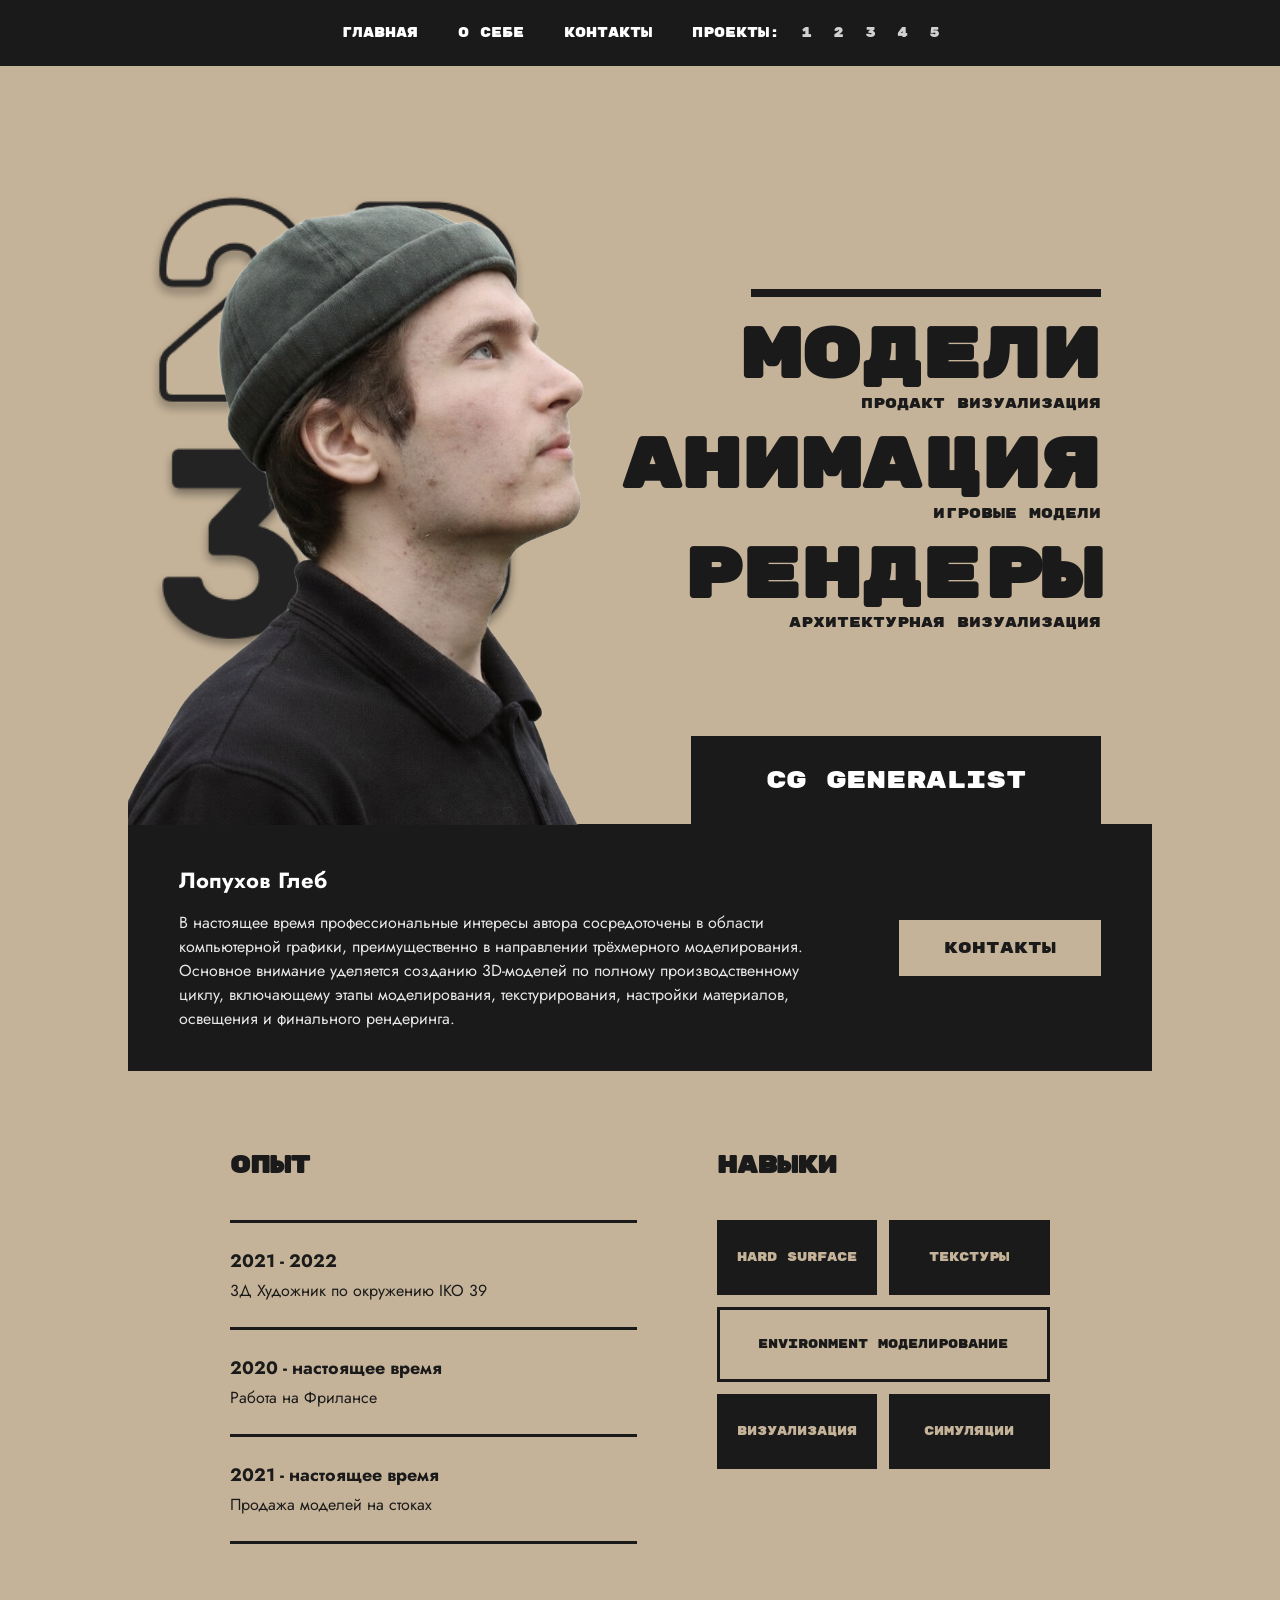
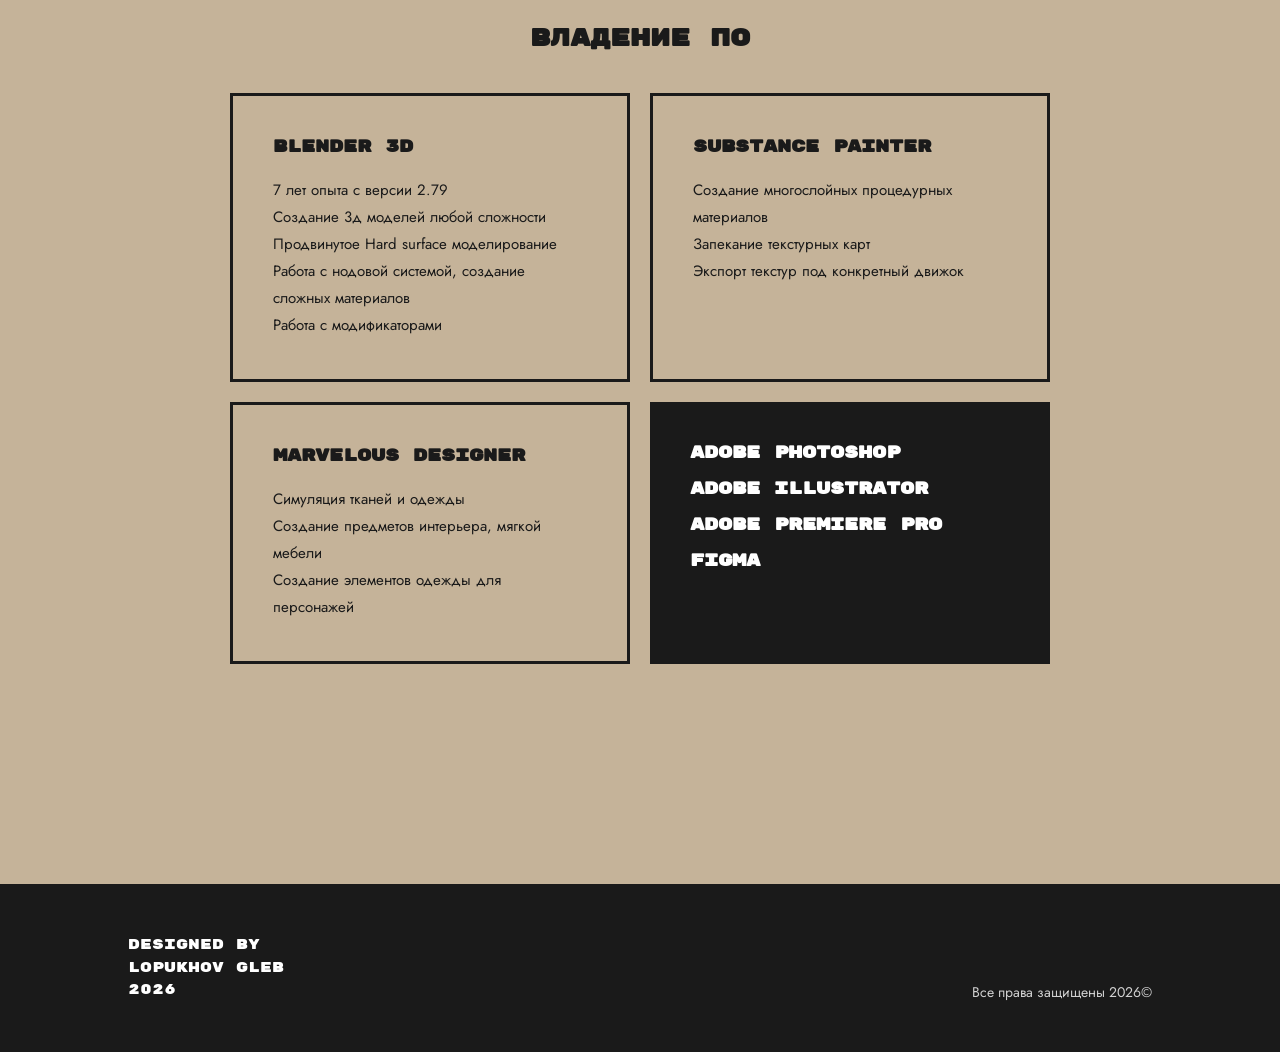
==== About.html @ 30bd1d00 "site" ====
<!DOCTYPE html>
<html lang="ru">
<head>
    <meta charset="UTF-8">
    <meta name="viewport" content="width=device-width, initial-scale=1.0">
    <title>Lopukhov Gleb | О себе</title>
    <link href="https://fonts.googleapis.com/css2?family=Jost:wght@300;400;700&family=Rubik+Mono+One&display=swap" rel="stylesheet">
    <link rel="stylesheet" href="style.css">
</head>
<body>

    <header>
        <nav>
            <a href="Index.html">ГЛАВНАЯ</a>
            <a href="About.html" class="active">О СЕБЕ</a>
            <a href="Contact.html">КОНТАКТЫ</a>
            <div class="projects-nav">
                ПРОЕКТЫ: <a href="Project.html">1</a> <a href="#">2</a> <a href="#">3</a> <a href="#">4</a> <a href="#">5</a>
            </div>
        </nav>
    </header>

    <main>
        <section class="hero-section">
            <div class="hero-container">
                <div class="hero-visual">
                    <img src="3d.png" alt="3D" class="bg-3d">
                    <img src="1.png" alt="Gleb" class="main-photo">
                </div>

                <div class="hero-text-block">
                    <div class="top-accent-line"></div>
                    <div class="massive-titles">
                        <div class="title-group">
                            <h2>МОДЕЛИ</h2>
                            <p>ПРОДАКТ ВИЗУАЛИЗАЦИЯ</p>
                        </div>
                        <div class="title-group">
                            <h2>АНИМАЦИЯ</h2>
                            <p>ИГРОВЫЕ МОДЕЛИ</p>
                        </div>
                        <div class="title-group">
                            <h2>РЕНДЕРЫ</h2>
                            <p>АРХИТЕКТУРНАЯ ВИЗУАЛИЗАЦИЯ</p>
                        </div>
                    </div>
                    <div class="cg-badge">CG GENERALIST</div>
                </div>
            </div>
        </section>

        <section class="bio-strip">
            <div class="bio-content">
                <div class="bio-left">
                    <h3>Лопухов Глеб</h3>
                    <p>В настоящее время профессиональные интересы автора сосредоточены в области компьютерной графики, преимущественно в направлении трёхмерного моделирования. Основное внимание уделяется созданию 3D-моделей по полному производственному циклу, включающему этапы моделирования, текстурирования, настройки материалов, освещения и финального рендеринга.</p>
                </div>
                <a href="Contact.html" class="contacts-link-btn">КОНТАКТЫ</a>
            </div>
        </section>

        <section class="details-section">
            <div class="details-grid">
                <div class="details-col">
                    <h2 class="rubik-title">ОПЫТ</h2>
                    <div class="experience-list">
                        <div class="exp-row">
                            <strong>2021 - 2022</strong>
                            <p>3Д Художник по окружению IKO 39</p>
                        </div>
                        <div class="exp-row">
                            <strong>2020 - настоящее время</strong>
                            <p>Работа на Фрилансе</p>
                        </div>
                        <div class="exp-row">
                            <strong>2021 - настоящее время</strong>
                            <p>Продажа моделей на стоках</p>
                        </div>
                    </div>
                </div>

                <div class="details-col">
                    <h2 class="rubik-title">НАВЫКИ</h2>
                    <div class="skills-block">
                        <div class="skill-item dark">HARD SURFACE</div>
                        <div class="skill-item dark">ТЕКСТУРЫ</div>
                        <div class="skill-item light wide">ENVIRONMENT МОДЕЛИРОВАНИЕ</div>
                        <div class="skill-item dark">ВИЗУАЛИЗАЦИЯ</div>
                        <div class="skill-item dark">СИМУЛЯЦИИ</div>
                    </div>
                </div>
            </div>

            <h2 class="rubik-title sw-title">ВЛАДЕНИЕ ПО</h2>
            <div class="software-grid">
                <div class="sw-box border">
                    <h4>BLENDER 3D</h4>
                    <ul>
                        <li>7 лет опыта с версии 2.79</li>
                        <li>Создание 3д моделей любой сложности</li>
                        <li>Продвинутое Hard surface моделирование</li>
                        <li>Работа с нодовой системой, создание сложных материалов</li>
                        <li>Работа с модификаторами</li>
                    </ul>
                </div>
                <div class="sw-box border">
                    <h4>SUBSTANCE PAINTER</h4>
                    <ul>
                        <li>Создание многослойных процедурных материалов</li>
                        <li>Запекание текстурных карт</li>
                        <li>Экспорт текстур под конкретный движок</li>
                    </ul>
                </div>
                <div class="sw-box border">
                    <h4>MARVELOUS DESIGNER</h4>
                    <ul>
                        <li>Симуляция тканей и одежды</li>
                        <li>Создание предметов интерьера, мягкой мебели</li>
                        <li>Создание элементов одежды для персонажей</li>
                    </ul>
                </div>
                <div class="sw-box dark">
                    <div class="sw-simple-list">
                        <h4>ADOBE PHOTOSHOP</h4>
                        <h4>ADOBE ILLUSTRATOR</h4>
                        <h4>ADOBE PREMIERE PRO</h4>
                        <h4>FIGMA</h4>
                    </div>
                </div>
            </div>
        </section>
    </main>

    <footer class="site-footer">
        <div class="footer-wrapper">
            <div class="footer-left">
                DESIGNED BY<br>LOPUKHOV GLEB<br>2026
            </div>
            <div class="footer-right">
                Все права защищены 2026©
            </div>
        </div>
    </footer>

</body>
</html>
---- style.css ----
:root {
    --bg-color: #C5B399;
    --dark-color: #1A1A1A;
    --accent-color: #FFFFFF;
    --font-main: 'Jost', sans-serif;
    --font-header: 'Rubik Mono One', sans-serif;
}

* {
    margin: 0;
    padding: 0;
    box-sizing: border-box;
}

/* Фиксация высоты под 1080p */
html, body {
    height: 100%;
    background-color: var(--bg-color);
    color: var(--dark-color);
    font-family: var(--font-main);
}

body {
    display: flex;
    flex-direction: column;
    min-height: 100vh;
}

/* Шапка */
header {
    background: var(--dark-color);
    padding: 25px 0;
}

nav {
    display: flex;
    justify-content: center;
    align-items: center;
    gap: 40px;
    flex-wrap: wrap;
}

nav a {
    color: white;
    text-decoration: none;
    font-family: var(--font-header);
    font-size: 13px;
    transition: 0.3s;
}

nav a:hover, nav a.active {
    color: var(--bg-color);
}

.projects-nav {
    color: white;
    font-family: var(--font-header);
    font-size: 13px;
}

.projects-nav a { margin-left: 10px; }

/* Основной контент */
main {
    flex: 1; 
    display: flex;
    flex-direction: column;
    padding: 40px 10%;
    /* Убираем лишние отступы, чтобы влезло в экран */
}

.main-title {
    font-family: var(--font-header);
    text-align: center;
    font-size: clamp(30px, 4vw, 54px);
    margin-top: 0; /* Поднимаем заголовок выше */
    margin-bottom: 50px;
}

.grid-container {
    display: grid;
    grid-template-columns: 1fr 1fr;
    gap: 80px;
    max-width: 1300px;
    margin: 0 auto;
    width: 100%;
    align-items: center; /* Центрируем блоки относительно друг друга */
}

/* Левая часть */
.section-title {
    font-family: var(--font-header);
    font-size: 18px;
    margin-bottom: 30px;
    letter-spacing: -0.5px;
}

.contact-list { margin-bottom: 50px; }

.contact-item {
    display: flex;
    align-items: center;
    gap: 20px;
    margin-bottom: 25px;
    transition: 0.3s ease;
}

.contact-item:hover {
    transform: translateX(15px);
}

.icon-box {
    background: var(--dark-color);
    color: var(--bg-color);
    width: 55px;
    height: 55px;
    display: flex;
    align-items: center;
    justify-content: center;
    border-radius: 12px;
    font-size: 22px;
}

.text span { display: block; font-size: 13px; font-weight: 300; }
.text strong { font-size: 19px; font-weight: 700; }

/* Социальные сети */
.social-grid { display: flex; gap: 20px; }

.social-item {
    width: 65px;
    height: 65px;
    background: var(--dark-color);
    border-radius: 14px;
    display: flex;
    align-items: center;
    justify-content: center;
    text-decoration: none;
    transition: all 0.4s cubic-bezier(0.175, 0.885, 0.32, 1.275);
}

.social-item span {
    color: var(--bg-color);
    font-family: var(--font-header);
    font-size: 14px;
}

.social-item img {
    max-width: 60%;
    height: auto;
}

.social-item:hover {
    transform: scale(1.15) rotate(5deg);
    background: var(--accent-color);
}

.social-item:hover span { color: var(--dark-color); }

/* Форма */
.form-card {
    background: var(--dark-color);
    padding: 45px;
    border-radius: 4px; /* Оставляем бруталистичную угловатость */
    box-shadow: 20px 20px 0px rgba(0,0,0,0.1); /* Тень в стиле дизайна */
}

.form-title {
    color: white;
    font-family: var(--font-header);
    font-size: 20px;
    margin-bottom: 35px;
    text-align: center;
}

.input-group { margin-bottom: 18px; }

.input-group label {
    color: var(--bg-color);
    font-size: 11px;
    text-transform: uppercase;
    font-weight: 700;
    margin-bottom: 8px;
    display: block;
}

.input-group input, .input-group textarea {
    width: 100%;
    background: var(--bg-color);
    border: none;
    padding: 14px;
    font-family: var(--font-main);
    font-weight: 600;
    font-size: 15px;
}

.input-group textarea { height: 110px; resize: none; }

.submit-btn {
    width: 100%;
    padding: 18px;
    background: var(--bg-color);
    border: none;
    font-family: var(--font-header);
    font-size: 18px;
    cursor: pointer;
    margin-top: 10px;
    transition: 0.3s;
}

.submit-btn:hover {
    background: var(--accent-color);
    box-shadow: 0 0 20px rgba(255,255,255,0.4);
    letter-spacing: 3px;
}

/* Футер */
.site-footer {
    background: var(--dark-color);
    color: white;
    padding: 40px 10%;
    margin-top: auto; /* Прижимает футер вниз */
}

.footer-content {
    display: flex;
    justify-content: space-between;
    align-items: flex-end;
    max-width: 1300px;
    margin: 0 auto;
}

.brand-info {
    font-family: var(--font-header);
    font-size: 14px;
    line-height: 1.6;
}

.copyright {
    font-size: 14px;
    font-weight: 300;
}

/* Адаптив для мобилок */
@media (max-width: 1000px) {
    body { height: auto; }
    main { padding: 40px 20px; }
    .grid-container {
        grid-template-columns: 1fr;
        gap: 50px;
    }
    .main-title { margin-bottom: 30px; }
    .footer-content {
        flex-direction: column;
        align-items: center;
        text-align: center;
        gap: 30px;
    }
}











/* --- ОСНОВНЫЕ ПЕРЕМЕННЫЕ И СБРОС --- */
:root {
    --bg-color: #C5B399;
    --dark-color: #1A1A1A;
    --font-main: 'Jost', sans-serif;
    --font-header: 'Rubik Mono One', sans-serif;
}

* {
    margin: 0;
    padding: 0;
    box-sizing: border-box;
}

body {
    background-color: var(--bg-color);
    color: var(--dark-color);
    font-family: var(--font-main);
    overflow-x: hidden; /* Фикс вылета элементов за край экрана */
    width: 100%;
}

/* --- ШАПКА (СИНХРОНИЗАЦИЯ С КОНТАКТАМИ) --- */
header {
    background: var(--dark-color);
    padding: 25px 0;
    width: 100%;
}

nav {
    display: flex;
    justify-content: center;
    align-items: center;
    gap: 40px;
}

nav a {
    color: white;
    text-decoration: none;
    font-family: var(--font-header);
    font-size: 13px;
    transition: 0.3s;
}

nav a:hover, nav a.active {
    color: #FFFFFF;
}

.projects-nav {
    color: white;
    font-family: var(--font-header);
    font-size: 13px;
}

.projects-nav a {
    margin-left: 10px;
    color: white;
    opacity: 0.8;
}

/* --- HERO SECTION (ОБЛОЖКА) --- */
.hero-section {
    position: relative;
    width: 100%;
    margin-top: 20px;
}

.hero-container {
    max-width: 1700px;
    margin: 0 auto;
    display: flex;
    align-items: flex-end;
}

/* Визуал */
.hero-visual {
    width: 55%;
    position: relative;
}

.main-photo {
    width: 100%;
    max-width: 800px;
    z-index: 5;
    position: relative;
    display: block;
}

.bg-3d {
    position: absolute;
    left: 20px;
    bottom: 120px;
    width: 380px;
    z-index: 1;
}

/* Текст обложки */
.hero-text-block {
    width: 45%;
    display: flex;
    flex-direction: column;
    align-items: flex-end;
    padding-right: 5%;
}

.top-accent-line {
    width: 350px;
    height: 8px;
    background: var(--dark-color);
    margin-bottom: 30px;
}

.massive-titles {
    margin-bottom: 80px; /* Расстояние до плашки по дизайну */
}

.title-group {
    text-align: right;
    margin-bottom: 25px;
    cursor: default;
}

.title-group h2 {
    font-family: var(--font-header);
    font-size: clamp(40px, 5.5vw, 85px);
    line-height: 0.85;
    margin: 0;
    transition: 0.3s;
}

.title-group p {
    font-family: var(--font-header);
    font-size: 14px;
    margin-top: 8px;
    transition: 0.3s;
}

/* Ховер: текст становится белым */
.title-group:hover h2, 
.title-group:hover p {
    color: #FFFFFF;
}

.cg-badge {
    background: var(--dark-color);
    color: #FFFFFF;
    font-family: var(--font-header);
    font-size: 24px;
    padding: 30px 60px;
    width: 100%;
    max-width: 550px;
    text-align: center;
    transition: 0.3s;
}

.cg-badge:hover {
    color: var(--bg-color);
}

/* --- BIO STRIP (ЧЕРНАЯ ПОЛОСА) --- */
.bio-strip {
    background: var(--dark-color);
    color: white;
    padding: 40px 0;
    margin-top: -1px; /* Убирает микро-щель между блоками */
}

.bio-content {
    max-width: 1300px;
    margin: 0 auto;
    display: flex;
    justify-content: space-between;
    align-items: center;
    padding: 0 5%;
    gap: 60px;
}

.bio-left h3 {
    font-size: 22px;
    font-weight: 700;
    margin-bottom: 15px;
}

.bio-left p {
    font-size: 16px;
    line-height: 1.5;
    opacity: 0.9;
}

.contacts-link-btn {
    background: var(--bg-color);
    color: var(--dark-color);
    padding: 18px 45px;
    text-decoration: none;
    font-family: var(--font-header);
    font-size: 16px;
    transition: 0.3s;
    white-space: nowrap;
}

.contacts-link-btn:hover {
    background: #FFFFFF;
}

/* --- DETAILS (ОПЫТ И НАВЫКИ) --- */
.details-section {
    padding: 80px 10%;
}

.details-grid {
    display: grid;
    grid-template-columns: 1.1fr 0.9fr;
    gap: 80px;
    margin-bottom: 80px;
}

.rubik-title {
    font-family: var(--font-header);
    font-size: 24px;
    margin-bottom: 40px;
}

.experience-list {
    border-top: 3px solid var(--dark-color);
}

.exp-row {
    padding: 25px 0;
    border-bottom: 3px solid var(--dark-color);
}

.exp-row strong {
    display: block;
    font-size: 18px;
    margin-bottom: 5px;
}

/* Сетка навыков: блоки одной высоты */
.skills-block {
    display: grid;
    grid-template-columns: 1fr 1fr;
    gap: 12px;
}

.skill-item {
    height: 75px; /* Фиксированная высота для выравнивания */
    padding: 10px;
    font-family: var(--font-header);
    font-size: 12px;
    display: flex;
    align-items: center;
    justify-content: center;
    text-align: center;
    transition: 0.3s;
}

.skill-item.dark {
    background: var(--dark-color);
    color: var(--bg-color);
}

.skill-item.light {
    border: 3px solid var(--dark-color);
    color: var(--dark-color);
}

.skill-item.wide {
    grid-column: span 2;
}

.skill-item:hover {
    background: #FFFFFF;
    color: #000 !important;
    border-color: #FFFFFF;
}

/* --- ВЛАДЕНИЕ ПО --- */
.sw-title {
    text-align: center;
}

.software-grid {
    display: grid;
    grid-template-columns: repeat(2, 1fr);
    gap: 20px;
}

.sw-box {
    padding: 40px;
}

.sw-box.border {
    border: 3px solid var(--dark-color);
}

.sw-box.dark {
    background: var(--dark-color);
    color: white;
}

.sw-box h4 {
    font-family: var(--font-header);
    font-size: 17px;
    margin-bottom: 20px;
}

.sw-box ul {
    list-style: none;
    line-height: 1.8;
    font-size: 15px;
}

.sw-simple-list h4 {
    margin-bottom: 15px;
}

/* --- ФУТЕР (СИНХРОНИЗАЦИЯ С КОНТАКТАМИ) --- */
.site-footer {
    background: var(--dark-color);
    color: white;
    padding: 50px 10%;
    margin-top: 100px;
}

.footer-wrapper {
    display: flex;
    justify-content: space-between;
    align-items: flex-end;
    max-width: 1400px;
    margin: 0 auto;
}

.footer-left {
    font-family: var(--font-header);
    font-size: 14px;
    line-height: 1.6;
}

.footer-right {
    font-size: 14px;
    opacity: 0.8;
}

/* --- МОБИЛЬНАЯ ВЕРСИЯ (АДАПТИВ) --- */
@media (max-width: 850px) {
    /* 1. Скрываем фото и фоновый текст */
    .hero-visual, .main-photo, .bg-3d {
        display: none !important;
    }

    /* 2. Шапка */
    nav {
        flex-direction: column;
        gap: 15px;
    }

    /* 3. Hero-блок (Обложка) */
    .hero-container {
        flex-direction: column;
        padding-top: 40px;
    }

    .hero-text-block {
        width: 100%;
        padding-right: 0;
        align-items: center;
        text-align: center;
    }

    .top-accent-line {
        width: 120px;
        margin: 0 auto 30px;
    }

    .title-group {
        text-align: center;
    }

    .title-group h2 {
        font-size: 32px;
    }

    .massive-titles {
        margin-bottom: 40px;
    }

    .cg-badge {
        max-width: 100%;
    }

    /* 4. Сетки */
    .bio-content {
        flex-direction: column;
        text-align: center;
        gap: 30px;
    }

    .details-grid, .software-grid {
        grid-template-columns: 1fr;
        gap: 40px;
    }

    .details-section {
        padding: 60px 5%;
    }

    /* 5. Футер */
    .footer-wrapper {
        flex-direction: column;
        align-items: flex-start;
        gap: 30px;
    }
}

/* Оптимизация под совсем маленькие экраны */
@media (max-width: 480px) {
    .title-group h2 {
        font-size: 28px;
    }
    
    .skill-item {
        height: 60px;
        font-size: 10px;
    }
}
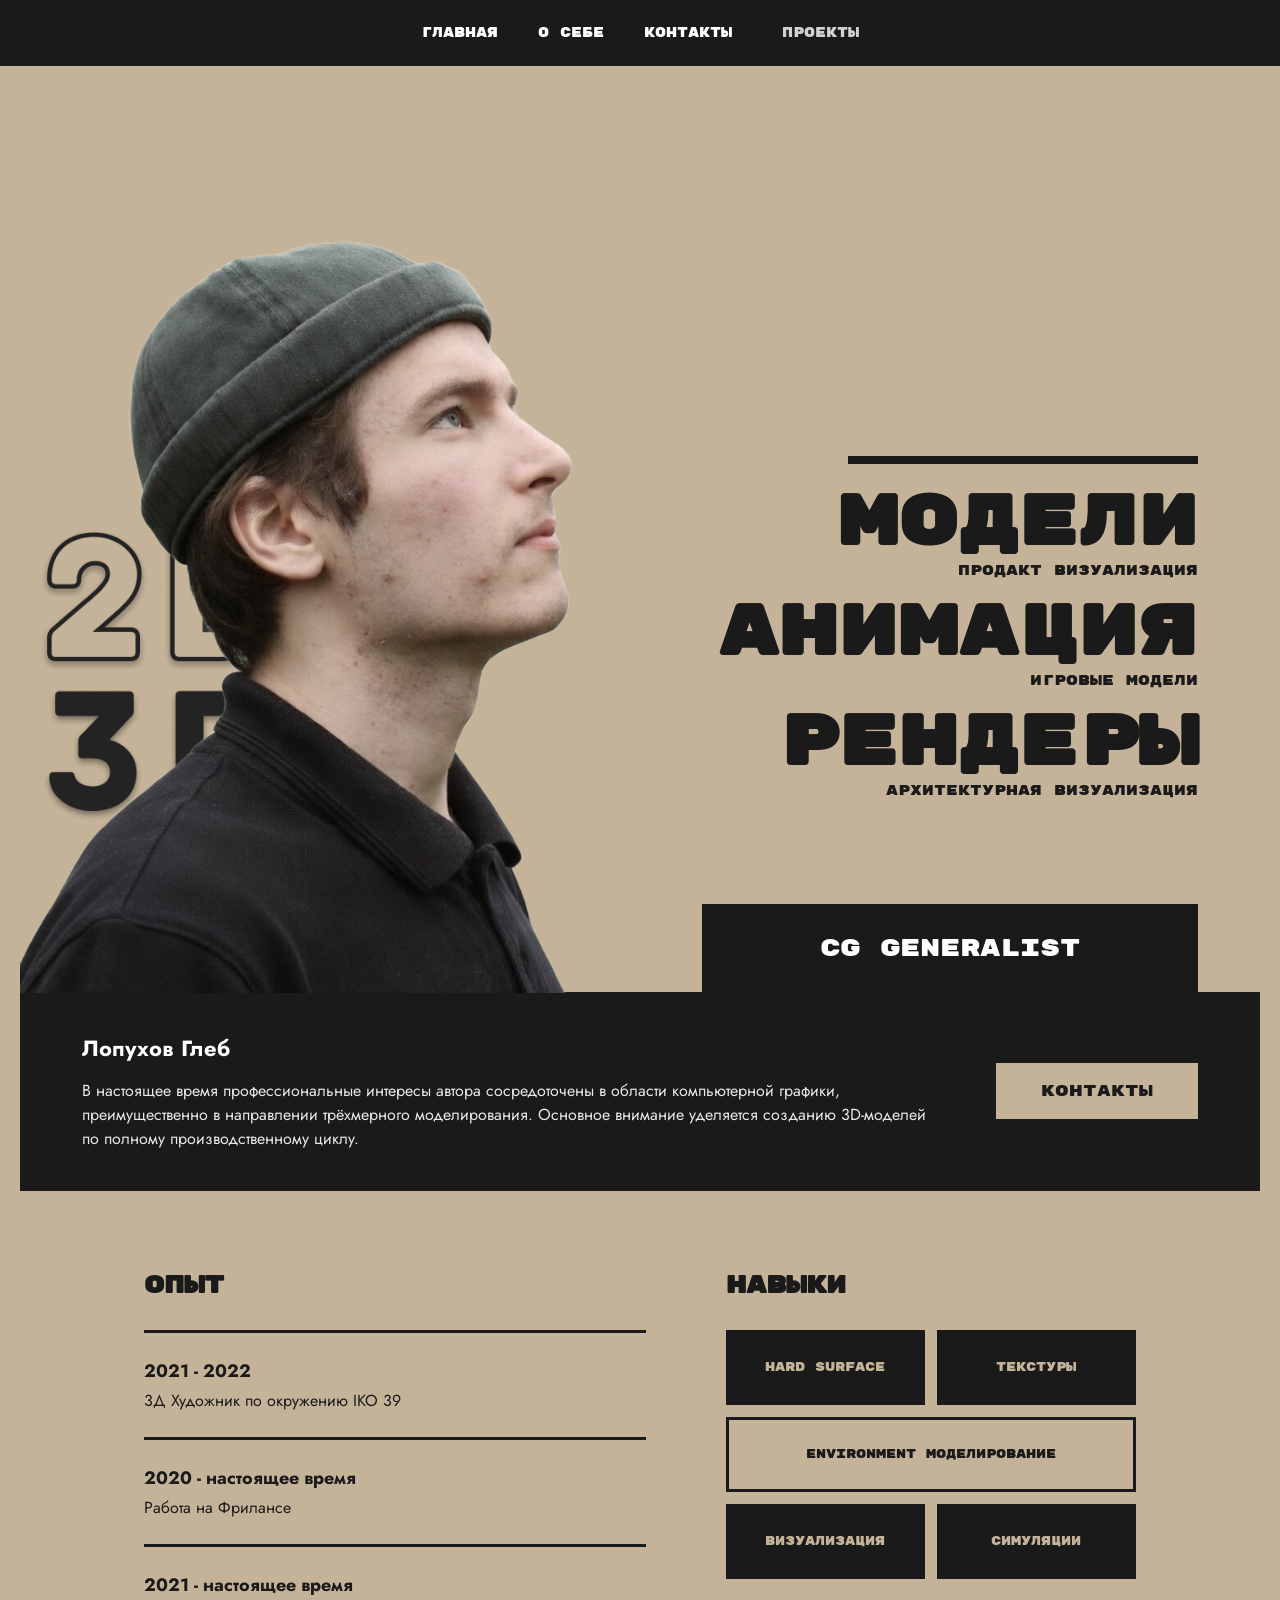
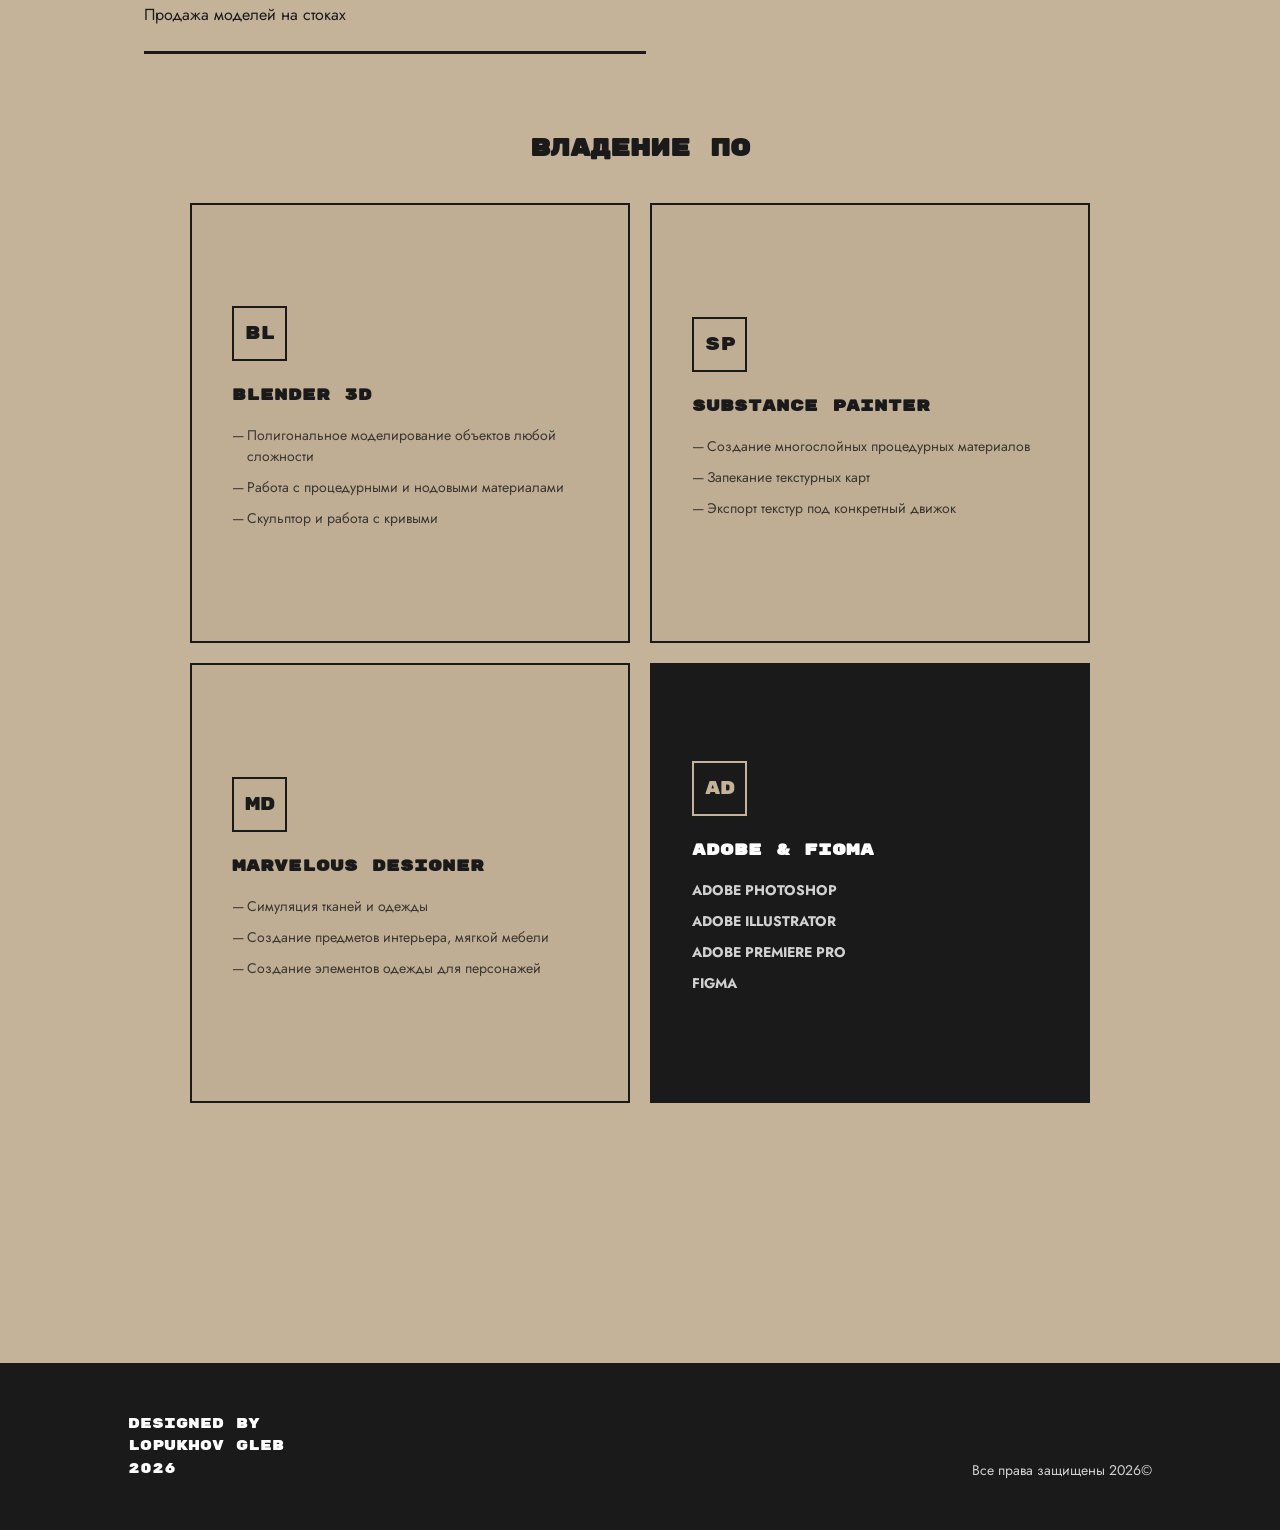
==== commit b8973452: "dd" ====
--- a/About.html
+++ b/About.html
@@ -1,146 +1,157 @@
-<!DOCTYPE html>
-<html lang="ru">
-<head>
-    <meta charset="UTF-8">
-    <meta name="viewport" content="width=device-width, initial-scale=1.0">
-    <title>Lopukhov Gleb | О себе</title>
-    <link href="https://fonts.googleapis.com/css2?family=Jost:wght@300;400;700&family=Rubik+Mono+One&display=swap" rel="stylesheet">
-    <link rel="stylesheet" href="style.css">
-</head>
-<body>
-
-    <header>
-        <nav>
-            <a href="Index.html">ГЛАВНАЯ</a>
-            <a href="About.html" class="active">О СЕБЕ</a>
-            <a href="Contact.html">КОНТАКТЫ</a>
-            <div class="projects-nav">
-                ПРОЕКТЫ: <a href="Project.html">1</a> <a href="#">2</a> <a href="#">3</a> <a href="#">4</a> <a href="#">5</a>
-            </div>
-        </nav>
-    </header>
-
-    <main>
-        <section class="hero-section">
-            <div class="hero-container">
-                <div class="hero-visual">
-                    <img src="3d.png" alt="3D" class="bg-3d">
-                    <img src="1.png" alt="Gleb" class="main-photo">
-                </div>
-
-                <div class="hero-text-block">
-                    <div class="top-accent-line"></div>
-                    <div class="massive-titles">
-                        <div class="title-group">
-                            <h2>МОДЕЛИ</h2>
-                            <p>ПРОДАКТ ВИЗУАЛИЗАЦИЯ</p>
-                        </div>
-                        <div class="title-group">
-                            <h2>АНИМАЦИЯ</h2>
-                            <p>ИГРОВЫЕ МОДЕЛИ</p>
-                        </div>
-                        <div class="title-group">
-                            <h2>РЕНДЕРЫ</h2>
-                            <p>АРХИТЕКТУРНАЯ ВИЗУАЛИЗАЦИЯ</p>
-                        </div>
-                    </div>
-                    <div class="cg-badge">CG GENERALIST</div>
-                </div>
-            </div>
-        </section>
-
-        <section class="bio-strip">
-            <div class="bio-content">
-                <div class="bio-left">
-                    <h3>Лопухов Глеб</h3>
-                    <p>В настоящее время профессиональные интересы автора сосредоточены в области компьютерной графики, преимущественно в направлении трёхмерного моделирования. Основное внимание уделяется созданию 3D-моделей по полному производственному циклу, включающему этапы моделирования, текстурирования, настройки материалов, освещения и финального рендеринга.</p>
-                </div>
-                <a href="Contact.html" class="contacts-link-btn">КОНТАКТЫ</a>
-            </div>
-        </section>
-
-        <section class="details-section">
-            <div class="details-grid">
-                <div class="details-col">
-                    <h2 class="rubik-title">ОПЫТ</h2>
-                    <div class="experience-list">
-                        <div class="exp-row">
-                            <strong>2021 - 2022</strong>
-                            <p>3Д Художник по окружению IKO 39</p>
-                        </div>
-                        <div class="exp-row">
-                            <strong>2020 - настоящее время</strong>
-                            <p>Работа на Фрилансе</p>
-                        </div>
-                        <div class="exp-row">
-                            <strong>2021 - настоящее время</strong>
-                            <p>Продажа моделей на стоках</p>
-                        </div>
-                    </div>
-                </div>
-
-                <div class="details-col">
-                    <h2 class="rubik-title">НАВЫКИ</h2>
-                    <div class="skills-block">
-                        <div class="skill-item dark">HARD SURFACE</div>
-                        <div class="skill-item dark">ТЕКСТУРЫ</div>
-                        <div class="skill-item light wide">ENVIRONMENT МОДЕЛИРОВАНИЕ</div>
-                        <div class="skill-item dark">ВИЗУАЛИЗАЦИЯ</div>
-                        <div class="skill-item dark">СИМУЛЯЦИИ</div>
-                    </div>
-                </div>
-            </div>
-
-            <h2 class="rubik-title sw-title">ВЛАДЕНИЕ ПО</h2>
-            <div class="software-grid">
-                <div class="sw-box border">
-                    <h4>BLENDER 3D</h4>
-                    <ul>
-                        <li>7 лет опыта с версии 2.79</li>
-                        <li>Создание 3д моделей любой сложности</li>
-                        <li>Продвинутое Hard surface моделирование</li>
-                        <li>Работа с нодовой системой, создание сложных материалов</li>
-                        <li>Работа с модификаторами</li>
-                    </ul>
-                </div>
-                <div class="sw-box border">
-                    <h4>SUBSTANCE PAINTER</h4>
-                    <ul>
-                        <li>Создание многослойных процедурных материалов</li>
-                        <li>Запекание текстурных карт</li>
-                        <li>Экспорт текстур под конкретный движок</li>
-                    </ul>
-                </div>
-                <div class="sw-box border">
-                    <h4>MARVELOUS DESIGNER</h4>
-                    <ul>
-                        <li>Симуляция тканей и одежды</li>
-                        <li>Создание предметов интерьера, мягкой мебели</li>
-                        <li>Создание элементов одежды для персонажей</li>
-                    </ul>
-                </div>
-                <div class="sw-box dark">
-                    <div class="sw-simple-list">
-                        <h4>ADOBE PHOTOSHOP</h4>
-                        <h4>ADOBE ILLUSTRATOR</h4>
-                        <h4>ADOBE PREMIERE PRO</h4>
-                        <h4>FIGMA</h4>
-                    </div>
-                </div>
-            </div>
-        </section>
-    </main>
-
-    <footer class="site-footer">
-        <div class="footer-wrapper">
-            <div class="footer-left">
-                DESIGNED BY<br>LOPUKHOV GLEB<br>2026
-            </div>
-            <div class="footer-right">
-                Все права защищены 2026©
-            </div>
-        </div>
-    </footer>
-
-</body>
+<!DOCTYPE html>
+<html lang="ru">
+<head>
+    <meta charset="UTF-8">
+    <meta name="viewport" content="width=device-width, initial-scale=1.0">
+    <title>Lopukhov Gleb | О себе</title>
+    <link href="https://fonts.googleapis.com/css2?family=Jost:wght@300;400;700&family=Rubik+Mono+One&display=swap" rel="stylesheet">
+    <link rel="stylesheet" href="style2.css">
+    <link rel="stylesheet" href="style.css">
+</head>
+<body>
+
+    <button id="backToTop" title="Наверх">↑</button>
+
+    <header>
+        <nav>
+            <a href="Index.html">ГЛАВНАЯ</a>
+            <a href="About.html" class="active">О СЕБЕ</a>
+            <a href="Contact.html">КОНТАКТЫ</a>
+            <div class="projects-nav">
+                <a href="Projects.html">ПРОЕКТЫ</a>
+            </div>
+        </nav>
+    </header>
+
+    <main class="home-main">
+        <section class="hero-section">
+            <div class="hero-container">
+                <div class="hero-visual">
+                    <img src="3d.png" alt="3D" class="bg-3d">
+                    <img src="1.png" alt="Gleb" class="main-photo">
+                </div>
+
+                <div class="hero-text-block">
+                    <div class="top-accent-line"></div>
+                    <div class="massive-titles">
+                        <div class="title-group">
+                            <h2>МОДЕЛИ</h2>
+                            <p>ПРОДАКТ ВИЗУАЛИЗАЦИЯ</p>
+                        </div>
+                        <div class="title-group">
+                            <h2>АНИМАЦИЯ</h2>
+                            <p>ИГРОВЫЕ МОДЕЛИ</p>
+                        </div>
+                        <div class="title-group">
+                            <h2>РЕНДЕРЫ</h2>
+                            <p>АРХИТЕКТУРНАЯ ВИЗУАЛИЗАЦИЯ</p>
+                        </div>
+                    </div>
+                    <div class="cg-badge">CG GENERALIST</div>
+                </div>
+            </div>
+        </section>
+
+        <section class="bio-strip">
+            <div class="bio-content">
+                <div class="bio-left">
+                    <h3>Лопухов Глеб</h3>
+                    <p>В настоящее время профессиональные интересы автора сосредоточены в области компьютерной графики, преимущественно в направлении трёхмерного моделирования. Основное внимание уделяется созданию 3D-моделей по полному производственному циклу.</p>
+                </div>
+                <a href="Contact.html" class="contacts-link-btn">КОНТАКТЫ</a>
+            </div>
+        </section>
+
+        <section class="details-section">
+            <div class="details-grid">
+                <div class="details-col">
+                    <h2 class="rubik-h2" style="text-align: left; margin-bottom: 30px;">ОПЫТ</h2>
+                    <div class="experience-list">
+                        <div class="exp-row">
+                            <strong>2021 - 2022</strong>
+                            <p>3Д Художник по окружению IKO 39</p>
+                        </div>
+                        <div class="exp-row">
+                            <strong>2020 - настоящее время</strong>
+                            <p>Работа на Фрилансе</p>
+                        </div>
+                        <div class="exp-row">
+                            <strong>2021 - настоящее время</strong>
+                            <p>Продажа моделей на стоках</p>
+                        </div>
+                    </div>
+                </div>
+
+                <div class="details-col">
+                    <h2 class="rubik-h2" style="text-align: left; margin-bottom: 30px;">НАВЫКИ</h2>
+                    <div class="skills-block">
+                        <div class="skill-item dark">HARD SURFACE</div>
+                        <div class="skill-item dark">ТЕКСТУРЫ</div>
+                        <div class="skill-item light wide">ENVIRONMENT МОДЕЛИРОВАНИЕ</div>
+                        <div class="skill-item dark">ВИЗУАЛИЗАЦИЯ</div>
+                        <div class="skill-item dark">СИМУЛЯЦИИ</div>
+                    </div>
+                </div>
+            </div>
+
+            <h2 class="rubik-h2">ВЛАДЕНИЕ ПО</h2>
+
+            <div class="software-interactive-grid">
+                <div class="sw-card-modern">
+                    <div class="sw-icon-box">BL</div>
+                    <h4>BLENDER 3D</h4>
+                    <ul>
+                        <li>Полигональное моделирование объектов любой сложности</li>
+                        <li>Работа с процедурными и нодовыми материалами</li>
+                        <li>Скульптор и работа с кривыми</li>
+                    </ul>
+                </div>
+
+                <div class="sw-card-modern">
+                    <div class="sw-icon-box">SP</div>
+                    <h4>SUBSTANCE PAINTER</h4>
+                    <ul>
+                        <li>Создание многослойных процедурных материалов</li>
+                        <li>Запекание текстурных карт</li>
+                        <li>Экспорт текстур под конкретный движок</li>
+                    </ul>
+                </div>
+
+                <div class="sw-card-modern">
+                    <div class="sw-icon-box">MD</div>
+                    <h4>MARVELOUS DESIGNER</h4>
+                    <ul>
+                        <li>Симуляция тканей и одежды</li>
+                        <li>Создание предметов интерьера, мягкой мебели</li>
+                        <li>Создание элементов одежды для персонажей</li>
+                    </ul>
+                </div>
+
+                <div class="sw-card-modern sw-dark-card">
+                    <div class="sw-icon-box">AD</div>
+                    <h4>ADOBE & FIGMA</h4>
+                    <ul class="sw-simple-list-style">
+                        <li>ADOBE PHOTOSHOP</li>
+                        <li>ADOBE ILLUSTRATOR</li>
+                        <li>ADOBE PREMIERE PRO</li>
+                        <li>FIGMA</li>
+                    </ul>
+                </div>
+            </div>
+        </section>
+    </main>
+
+    <footer class="site-footer">
+        <div class="footer-wrapper">
+            <div class="footer-left">DESIGNED BY<br>LOPUKHOV GLEB<br>2026</div>
+            <div class="footer-right">Все права защищены 2026©</div>
+        </div>
+    </footer>
+
+    <script>
+        const btt = document.getElementById("backToTop");
+        window.onscroll = () => btt.style.display = window.scrollY > 400 ? "block" : "none";
+        btt.onclick = () => window.scrollTo({top: 0, behavior: 'smooth'});
+    </script>
+</body>
 </html>
--- a/style2.css
+++ b/style2.css
@@ -0,0 +1,586 @@
+:root {
+    --bg-color: #C5B399;
+    --dark-color: #1A1A1A;
+    --white: #FFFFFF;
+    --accent-color: #FFFFFF; /* Добавлено для совместимости */
+    --font-main: 'Jost', sans-serif;
+    --font-header: 'Rubik Mono One', sans-serif;
+}
+
+* { margin: 0; padding: 0; box-sizing: border-box; }
+
+body {
+    background-color: var(--bg-color);
+    color: var(--dark-color);
+    font-family: var(--font-main);
+    overflow-x: hidden;
+}
+
+/* ШАПКА */
+header { background: var(--dark-color); padding: 25px 0; width: 100%; }
+nav { display: flex; justify-content: center; align-items: center; gap: 40px; }
+nav a { color: white; text-decoration: none; font-family: var(--font-header); font-size: 13px; transition: 0.3s; }
+nav a:hover, nav a.active { color: var(--bg-color); }
+.projects-nav { color: white; font-family: var(--font-header); font-size: 13px; }
+.projects-nav a { margin-left: 10px; color: white; opacity: 0.8; }
+
+/* ГЛАВНЫЙ КОНТЕНТ */
+.home-main { max-width: 1400px; margin: 0 auto; padding: 40px 20px; }
+
+/* ==========================================================================
+   ОБНОВЛЕННАЯ ОБЛОЖКА (HERO COMPACT)
+   ========================================================================== */
+.lamp-hero.compact {
+    margin-bottom: 60px;
+}
+
+.lamp-hero.compact .lamp-container {
+    position: relative;
+    border: 3px solid var(--dark-color);
+    height: 35vh; /* Высота уменьшена в 2 раза */
+    min-height: 250px;
+    overflow: hidden;
+    background: #000; /* Фон для затемнения */
+}
+
+.lamp-hero.compact .lamp-img {
+    width: 100%;
+    height: 100%;
+    object-fit: cover;
+    object-position: top center; /* Оставляем верхнюю часть изображения */
+    opacity: 0.5; /* Затемнение */
+}
+
+.lamp-hero.compact .lamp-overlay {
+    position: absolute;
+    top: 0;
+    left: 0;
+    width: 100%;
+    height: 100%;
+    padding: 40px;
+    display: flex;
+    justify-content: space-between;
+    align-items: flex-end; /* Текст и кнопка прижаты к низу */
+    z-index: 2;
+}
+
+.hero-text-wrap h1 {
+    color: white;
+    font-family: var(--font-header);
+    font-size: clamp(24px, 4vw, 40px);
+    line-height: 1.1;
+    margin-bottom: 10px;
+}
+
+.hero-text-wrap p {
+    color: rgba(255,255,255,0.9);
+    font-size: 16px;
+    line-height: 1.4;
+    font-weight: 300;
+}
+
+.btn-hero-contact {
+    background: white;
+    color: var(--dark-color);
+    padding: 15px 35px;
+    text-decoration: none;
+    font-family: var(--font-header);
+    font-size: 13px;
+    transition: 0.3s;
+    border: 2px solid white;
+}
+
+.btn-hero-contact:hover {
+    background: transparent;
+    color: white;
+}
+
+/* --- HERO SECTION (ОБЛОЖКА С ФОТО И ТИТУЛАМИ) --- */
+.hero-section {
+    position: relative;
+    width: 100%;
+    margin-top: 20px;
+}
+
+.hero-container {
+    max-width: 1700px;
+    margin: 0 auto;
+    display: flex;
+    align-items: flex-end;
+}
+
+.hero-visual { width: 55%; position: relative; }
+.main-photo { width: 100%; max-width: 800px; z-index: 5; position: relative; display: block; }
+.bg-3d { position: absolute; left: 20px; bottom: 120px; width: 380px; z-index: 1; }
+
+.hero-text-block {
+    width: 45%;
+    display: flex;
+    flex-direction: column;
+    align-items: flex-end;
+    padding-right: 5%;
+}
+
+.top-accent-line {
+    width: 350px;
+    height: 8px;
+    background: var(--dark-color);
+    margin-bottom: 30px;
+}
+
+.massive-titles { margin-bottom: 80px; }
+.title-group { text-align: right; margin-bottom: 25px; cursor: default; }
+.title-group h2 { font-family: var(--font-header); font-size: clamp(40px, 5.5vw, 85px); line-height: 0.85; margin: 0; transition: 0.3s; }
+.title-group p { font-family: var(--font-header); font-size: 14px; margin-top: 8px; transition: 0.3s; }
+.title-group:hover h2, .title-group:hover p { color: #FFFFFF; }
+
+.cg-badge {
+    background: var(--dark-color);
+    color: #FFFFFF;
+    font-family: var(--font-header);
+    font-size: 24px;
+    padding: 30px 60px;
+    width: 100%;
+    max-width: 550px;
+    text-align: center;
+    transition: 0.3s;
+}
+.cg-badge:hover { color: var(--bg-color); }
+
+/* --- BIO STRIP (ЧЕРНАЯ ПОЛОСА) --- */
+.bio-strip {
+    background: var(--dark-color);
+    color: white;
+    padding: 40px 0;
+    margin-top: -1px;
+}
+
+.bio-content {
+    max-width: 1300px;
+    margin: 0 auto;
+    display: flex;
+    justify-content: space-between;
+    align-items: center;
+    padding: 0 5%;
+    gap: 60px;
+}
+
+.bio-left h3 { font-size: 22px; font-weight: 700; margin-bottom: 15px; }
+.bio-left p { font-size: 16px; line-height: 1.5; opacity: 0.9; }
+
+.contacts-link-btn {
+    background: var(--bg-color);
+    color: var(--dark-color);
+    padding: 18px 45px;
+    text-decoration: none;
+    font-family: var(--font-header);
+    font-size: 16px;
+    transition: 0.3s;
+    white-space: nowrap;
+}
+.contacts-link-btn:hover { background: #FFFFFF; }
+
+/* ==========================================================================
+   ПОРТФОЛИО (ОБНОВЛЕНО: ЦИФРЫ УБРАНЫ CSS)
+   ========================================================================== */
+.portfolio-section { padding: 60px 0; }
+.massive-title { font-family: var(--font-header); font-size: clamp(40px, 8vw, 100px); text-align: center; margin: 60px 0; letter-spacing: 5px; }
+.portfolio-grid { display: grid; grid-template-columns: repeat(4, 1fr); gap: 20px; margin-bottom: 60px; }
+.grid-item { position: relative; border: 3px solid var(--dark-color); overflow: hidden; aspect-ratio: 1/1.1; display: block; text-decoration: none; color: white; }
+.grid-item img { width: 100%; height: 100%; object-fit: cover; transition: transform 0.5s ease; }
+.grid-item.wide { grid-column: span 4; aspect-ratio: 16/7; }
+
+/* num удален из HTML, стили для него больше не нужны */
+
+.item-meta {
+    position: absolute;
+    bottom: 0;
+    left: 0;
+    width: 100%;
+    padding: 20px;
+    background: linear-gradient(to top, rgba(0,0,0,0.9), transparent);
+    transform: translateY(100%);
+    transition: transform 0.3s ease-in-out;
+    z-index: 5;
+}
+.item-meta h3 { font-family: var(--font-header); font-size: 16px; margin-bottom: 5px; text-transform: uppercase; }
+.item-meta p { font-size: 12px; font-weight: 300; opacity: 0.8; }
+
+.grid-item:hover img { transform: scale(1.05); }
+.grid-item:hover .item-meta { transform: translateY(0); }
+
+.portfolio-action { text-align: center; }
+.btn-dark.large { background: var(--dark-color); color: white; border: none; padding: 18px 60px; font-size: 16px; transition: 0.3s; font-family: var(--font-header); text-decoration: none; display: inline-block; }
+.btn-dark.large:hover { background: #333; }
+
+/* ==========================================================================
+   МЕДИА (ЦЕНТРИРОВАНИЕ)
+   ========================================================================== */
+.media-section { padding: 80px 0; }
+.rubik-h2 { font-family: var(--font-header); margin-bottom: 40px; font-size: 24px; text-align: center; }
+
+/* Класс для центрирования содержимого по центру страницы */
+.media-section.centrated {
+    display: flex;
+    flex-direction: column;
+    align-items: center;
+    justify-content: center;
+    text-align: center;
+}
+
+.social-grid { display: flex; gap: 20px; justify-content: center; margin-bottom: 50px; }
+.social-item {
+    width: 65px;
+    height: 65px;
+    background: var(--dark-color);
+    border-radius: 14px;
+    display: flex;
+    align-items: center;
+    justify-content: center;
+    text-decoration: none;
+    transition: all 0.4s cubic-bezier(0.175, 0.885, 0.32, 1.275);
+}
+.social-item span { color: var(--bg-color); font-family: var(--font-header); font-size: 14px; }
+.social-item:hover { transform: scale(1.15) rotate(5deg); background: var(--white); }
+.social-item:hover span { color: var(--dark-color); }
+
+.btn-contacts-large { background: var(--dark-color); color: white; padding: 20px 80px; font-family: var(--font-header); text-decoration: none; display: inline-block; transition: 0.3s; }
+.btn-contacts-large:hover { background: #333; }
+
+/* ФУТЕР */
+.site-footer { background: var(--dark-color); color: white; padding: 50px 10%; }
+.footer-wrapper { display: flex; justify-content: space-between; align-items: flex-end; max-width: 1400px; margin: 0 auto; }
+.footer-left { font-family: var(--font-header); font-size: 14px; line-height: 1.6; }
+.footer-right { font-size: 14px; opacity: 0.8; }
+
+/* ==========================================================================
+   АДАПТИВ
+   ========================================================================== */
+@media (max-width: 1024px) {
+    .home-main { padding: 20px; }
+}
+
+@media (max-width: 850px) {
+    /* Шапка */
+    nav { flex-direction: column; gap: 15px; }
+
+    /* Hero Compact Адаптив */
+    .lamp-hero.compact .lamp-container { height: 300px; }
+    .lamp-hero.compact .lamp-overlay { flex-direction: column; align-items: center; justify-content: center; text-align: center; gap: 30px; padding: 20px; }
+    .hero-text-wrap h1 { font-size: 24px; }
+    .hero-text-wrap p br { display: none; } /* Убираем перенос строки в описании */
+
+    /* Скрываем фото и фоновый текст центрального хаоса */
+    .hero-visual, .main-photo, .bg-3d { display: none !important; }
+
+    /* Hero-блок (Обложка с текстом) */
+    .hero-container { flex-direction: column; padding-top: 40px; align-items: center; }
+    .hero-text-block { width: 100%; padding-right: 0; align-items: center; text-align: center; }
+    .top-accent-line { width: 120px; margin: 0 auto 30px; }
+    .title-group { text-align: center; }
+    .title-group h2 { font-size: clamp(32px, 6vw, 40px); }
+    .massive-titles { margin-bottom: 40px; }
+    .cg-badge { max-width: 100%; font-size: 18px; padding: 20px; }
+
+    /* Bio strip */
+    .bio-content { flex-direction: column; text-align: center; gap: 30px; }
+
+    /* Сетка портфолио */
+    .portfolio-grid { grid-template-columns: repeat(2, 1fr); gap: 15px; }
+    .grid-item.wide { grid-column: span 2; aspect-ratio: 1/1.1; }
+    .item-meta h3 { font-size: 14px; }
+    .massive-title { margin: 40px 0; }
+
+    /* Футер */
+    .footer-wrapper { flex-direction: column; align-items: flex-start; gap: 30px; }
+}
+
+@media (max-width: 480px) {
+    .main-title { font-size: 28px; }
+    
+    /* Портфолио в одну колонку на совсем узких экранах */
+    .portfolio-grid { grid-template-columns: 1fr; }
+    .grid-item.wide { grid-column: span 1; }
+    
+    .social-grid { flex-wrap: wrap; }
+    .btn-contacts-large { padding: 15px 40px; width: 100%; text-align: center; }
+}
+
+
+
+/* --- ПАРАЛЛАКС ПОЛОСКИ --- */
+.parallax-line {
+    position: fixed;
+    top: 0;
+    width: 2px;
+    height: 100vh;
+    background: var(--dark-color);
+    opacity: 0.15;
+    z-index: -1;
+    pointer-events: none;
+}
+.parallax-line.left { left: 5%; }
+.parallax-line.right { right: 5%; }
+
+/* --- ГЕОМЕТРИЯ В ОБЛОЖКЕ --- */
+.hero-shape {
+    position: absolute;
+    border: 1px solid rgba(255,255,255,0.3);
+    z-index: 1;
+    animation: rotateFloat 10s linear infinite;
+}
+.hero-shape.circle {
+    width: 150px; height: 150px;
+    border-radius: 50%;
+    top: 10%; right: 15%;
+}
+.hero-shape.square {
+    width: 80px; height: 80px;
+    bottom: 20%; left: 10%;
+    animation-duration: 15s;
+}
+
+@keyframes rotateFloat {
+    0% { transform: rotate(0deg) translate(0, 0); }
+    50% { transform: rotate(180deg) translate(20px, -20px); }
+    100% { transform: rotate(360deg) translate(0, 0); }
+}
+
+/* --- РАЗДЕЛИТЕЛЬ МЕЖДУ СЕКЦИЯМИ --- */
+.geometric-spacer {
+    height: 200px;
+    position: relative;
+    display: flex;
+    justify-content: center;
+    align-items: center;
+}
+
+.float-item {
+    position: absolute;
+    width: 30px;
+    height: 30px;
+    border: 2px solid var(--dark-color);
+    opacity: 0.3;
+    animation: drift 5s ease-in-out infinite;
+}
+.t-1 { left: 20%; transform: rotate(15deg); }
+.t-2 { right: 25%; top: 10%; animation-delay: -2s; border-radius: 50%; }
+.t-3 { left: 45%; bottom: 20%; animation-delay: -4s; width: 15px; height: 15px; }
+
+@keyframes drift {
+    0%, 100% { transform: translateY(0) rotate(0deg); }
+    50% { transform: translateY(-30px) rotate(45deg); }
+}
+
+/* --- КНОПКА НАВЕРХ --- */
+#backToTop {
+    display: none;
+    position: fixed;
+    bottom: 30px;
+    right: 30px;
+    z-index: 100;
+    background: var(--dark-color);
+    color: white;
+    border: 2px solid white;
+    width: 50px;
+    height: 50px;
+    cursor: pointer;
+    font-family: var(--font-header);
+    transition: 0.3s;
+}
+#backToTop:hover {
+    background: var(--bg-color);
+    color: var(--dark-color);
+}
+
+/* Корректировка отступов для чистоты */
+.hero-section {
+    margin-top: 0;
+    padding-top: 20px;
+}
+
+
+
+/* ИНТЕРАКТИВНЫЙ АКЦЕНТ ОБО МНЕ */
+.bio-interactive-center {
+    flex: 0 0 350px;
+    perspective: 1000px;
+}
+
+.accent-card {
+    width: 300px;
+    height: 180px;
+    background: linear-gradient(135deg, #2a2a2a 0%, #111 100%);
+    border: 1px solid rgba(255,255,255,0.1);
+    border-radius: 15px;
+    position: relative;
+    transform-style: preserve-3d;
+    transition: transform 0.1s ease-out;
+    display: flex;
+    align-items: center;
+    justify-content: center;
+    box-shadow: 0 25px 50px rgba(0,0,0,0.5);
+    cursor: pointer;
+}
+
+.card-inner {
+    width: 90%;
+    height: 85%;
+    border: 1px solid var(--bg-color);
+    border-radius: 10px;
+    display: flex;
+    flex-direction: column;
+    align-items: center;
+    justify-content: center;
+    transform: translateZ(50px); /* Выносит содержимое вперед */
+}
+
+.card-logo {
+    font-family: var(--font-header);
+    font-size: 40px;
+    color: var(--bg-color);
+    margin-bottom: 10px;
+}
+
+.card-line {
+    width: 40px;
+    height: 2px;
+    background: white;
+    margin-bottom: 10px;
+}
+
+.card-tag {
+    font-size: 10px;
+    letter-spacing: 3px;
+    color: rgba(255,255,255,0.5);
+    font-family: var(--font-header);
+}
+
+/* Эффект блика */
+.card-glare {
+    position: absolute;
+    top: 0; left: 0; width: 100%; height: 100%;
+    background: radial-gradient(circle at var(--mouse-x, 50%) var(--mouse-y, 50%), rgba(255,255,255,0.15) 0%, transparent 60%);
+    border-radius: 15px;
+    pointer-events: none;
+}
+
+@media (max-width: 850px) {
+    .bio-interactive-center { flex: none; margin-bottom: 40px; }
+}
+
+
+
+/* СЕКЦИЯ УСЛУГ - ДИЗАЙН 2026 */
+.services-section {
+    padding: 100px 0;
+    max-width: 1400px;
+    margin: 0 auto;
+}
+
+.services-container {
+    display: grid;
+    grid-template-columns: repeat(auto-fit, minmax(320px, 1fr));
+    gap: 30px;
+    padding: 0 20px;
+}
+
+.service-card-modern {
+    background: rgba(26, 26, 26, 0.03); /* Едва заметный фон */
+    border: 1px solid var(--dark-color);
+    padding: 40px;
+    position: relative;
+    transition: all 0.5s cubic-bezier(0.23, 1, 0.32, 1);
+    overflow: hidden;
+    display: flex;
+    flex-direction: column;
+    min-height: 350px;
+}
+
+/* Эффект при наведении */
+.service-card-modern:hover {
+    background: var(--dark-color);
+    transform: translateY(-10px);
+    box-shadow: 0 20px 40px rgba(0,0,0,0.2);
+}
+
+.service-card-modern:hover h3, 
+.service-card-modern:hover p,
+.service-card-modern:hover .service-step {
+    color: var(--white);
+}
+
+/* Иконка/Бокс */
+.service-icon-wrap {
+    margin-bottom: 30px;
+}
+
+.icon-box {
+    width: 60px;
+    height: 60px;
+    border: 2px solid var(--dark-color);
+    display: flex;
+    align-items: center;
+    justify-content: center;
+    font-family: var(--font-header);
+    font-size: 18px;
+    transition: 0.5s;
+}
+
+.service-card-modern:hover .icon-box {
+    border-color: var(--bg-color);
+    color: var(--bg-color);
+    transform: rotate(45deg);
+}
+
+/* Текст */
+.service-card-modern h3 {
+    font-family: var(--font-header);
+    font-size: 20px;
+    margin-bottom: 20px;
+    transition: 0.3s;
+}
+
+.service-card-modern p {
+    font-size: 15px;
+    line-height: 1.6;
+    opacity: 0.8;
+    transition: 0.3s;
+}
+
+/* Футер карточки */
+.service-footer {
+    margin-top: auto;
+    display: flex;
+    justify-content: space-between;
+    align-items: center;
+    padding-top: 30px;
+}
+
+.service-step {
+    font-family: var(--font-header);
+    font-size: 12px;
+    letter-spacing: 2px;
+    color: var(--dark-color);
+    opacity: 0.5;
+}
+
+.service-dot {
+    width: 8px;
+    height: 8px;
+    background: var(--dark-color);
+    border-radius: 50%;
+    transition: 0.5s;
+}
+
+.service-card-modern:hover .service-dot {
+    background: var(--bg-color);
+    transform: scale(1.5);
+}
+
+/* Адаптив */
+@media (max-width: 480px) {
+    .services-container {
+        grid-template-columns: 1fr;
+    }
+}
--- a/style.css
+++ b/style.css
@@ -1,703 +1,809 @@
-:root {
-    --bg-color: #C5B399;
-    --dark-color: #1A1A1A;
-    --accent-color: #FFFFFF;
-    --font-main: 'Jost', sans-serif;
-    --font-header: 'Rubik Mono One', sans-serif;
-}
-
-* {
-    margin: 0;
-    padding: 0;
-    box-sizing: border-box;
-}
-
-/* Фиксация высоты под 1080p */
-html, body {
-    height: 100%;
-    background-color: var(--bg-color);
-    color: var(--dark-color);
-    font-family: var(--font-main);
-}
-
-body {
-    display: flex;
-    flex-direction: column;
-    min-height: 100vh;
-}
-
-/* Шапка */
-header {
-    background: var(--dark-color);
-    padding: 25px 0;
-}
-
-nav {
-    display: flex;
-    justify-content: center;
-    align-items: center;
-    gap: 40px;
-    flex-wrap: wrap;
-}
-
-nav a {
-    color: white;
-    text-decoration: none;
-    font-family: var(--font-header);
-    font-size: 13px;
-    transition: 0.3s;
-}
-
-nav a:hover, nav a.active {
-    color: var(--bg-color);
-}
-
-.projects-nav {
-    color: white;
-    font-family: var(--font-header);
-    font-size: 13px;
-}
-
-.projects-nav a { margin-left: 10px; }
-
-/* Основной контент */
-main {
-    flex: 1; 
-    display: flex;
-    flex-direction: column;
-    padding: 40px 10%;
-    /* Убираем лишние отступы, чтобы влезло в экран */
-}
-
-.main-title {
-    font-family: var(--font-header);
-    text-align: center;
-    font-size: clamp(30px, 4vw, 54px);
-    margin-top: 0; /* Поднимаем заголовок выше */
-    margin-bottom: 50px;
-}
-
-.grid-container {
-    display: grid;
-    grid-template-columns: 1fr 1fr;
-    gap: 80px;
-    max-width: 1300px;
-    margin: 0 auto;
-    width: 100%;
-    align-items: center; /* Центрируем блоки относительно друг друга */
-}
-
-/* Левая часть */
-.section-title {
-    font-family: var(--font-header);
-    font-size: 18px;
-    margin-bottom: 30px;
-    letter-spacing: -0.5px;
-}
-
-.contact-list { margin-bottom: 50px; }
-
-.contact-item {
-    display: flex;
-    align-items: center;
-    gap: 20px;
-    margin-bottom: 25px;
-    transition: 0.3s ease;
-}
-
-.contact-item:hover {
-    transform: translateX(15px);
-}
-
-.icon-box {
-    background: var(--dark-color);
-    color: var(--bg-color);
-    width: 55px;
-    height: 55px;
-    display: flex;
-    align-items: center;
-    justify-content: center;
-    border-radius: 12px;
-    font-size: 22px;
-}
-
-.text span { display: block; font-size: 13px; font-weight: 300; }
-.text strong { font-size: 19px; font-weight: 700; }
-
-/* Социальные сети */
-.social-grid { display: flex; gap: 20px; }
-
-.social-item {
-    width: 65px;
-    height: 65px;
-    background: var(--dark-color);
-    border-radius: 14px;
-    display: flex;
-    align-items: center;
-    justify-content: center;
-    text-decoration: none;
-    transition: all 0.4s cubic-bezier(0.175, 0.885, 0.32, 1.275);
-}
-
-.social-item span {
-    color: var(--bg-color);
-    font-family: var(--font-header);
-    font-size: 14px;
-}
-
-.social-item img {
-    max-width: 60%;
-    height: auto;
-}
-
-.social-item:hover {
-    transform: scale(1.15) rotate(5deg);
-    background: var(--accent-color);
-}
-
-.social-item:hover span { color: var(--dark-color); }
-
-/* Форма */
-.form-card {
-    background: var(--dark-color);
-    padding: 45px;
-    border-radius: 4px; /* Оставляем бруталистичную угловатость */
-    box-shadow: 20px 20px 0px rgba(0,0,0,0.1); /* Тень в стиле дизайна */
-}
-
-.form-title {
-    color: white;
-    font-family: var(--font-header);
-    font-size: 20px;
-    margin-bottom: 35px;
-    text-align: center;
-}
-
-.input-group { margin-bottom: 18px; }
-
-.input-group label {
-    color: var(--bg-color);
-    font-size: 11px;
-    text-transform: uppercase;
-    font-weight: 700;
-    margin-bottom: 8px;
-    display: block;
-}
-
-.input-group input, .input-group textarea {
-    width: 100%;
-    background: var(--bg-color);
-    border: none;
-    padding: 14px;
-    font-family: var(--font-main);
-    font-weight: 600;
-    font-size: 15px;
-}
-
-.input-group textarea { height: 110px; resize: none; }
-
-.submit-btn {
-    width: 100%;
-    padding: 18px;
-    background: var(--bg-color);
-    border: none;
-    font-family: var(--font-header);
-    font-size: 18px;
-    cursor: pointer;
-    margin-top: 10px;
-    transition: 0.3s;
-}
-
-.submit-btn:hover {
-    background: var(--accent-color);
-    box-shadow: 0 0 20px rgba(255,255,255,0.4);
-    letter-spacing: 3px;
-}
-
-/* Футер */
-.site-footer {
-    background: var(--dark-color);
-    color: white;
-    padding: 40px 10%;
-    margin-top: auto; /* Прижимает футер вниз */
-}
-
-.footer-content {
-    display: flex;
-    justify-content: space-between;
-    align-items: flex-end;
-    max-width: 1300px;
-    margin: 0 auto;
-}
-
-.brand-info {
-    font-family: var(--font-header);
-    font-size: 14px;
-    line-height: 1.6;
-}
-
-.copyright {
-    font-size: 14px;
-    font-weight: 300;
-}
-
-/* Адаптив для мобилок */
-@media (max-width: 1000px) {
-    body { height: auto; }
-    main { padding: 40px 20px; }
-    .grid-container {
-        grid-template-columns: 1fr;
-        gap: 50px;
-    }
-    .main-title { margin-bottom: 30px; }
-    .footer-content {
-        flex-direction: column;
-        align-items: center;
-        text-align: center;
-        gap: 30px;
-    }
-}
-
-
-
-
-
-
-
-
-
-
-
-/* --- ОСНОВНЫЕ ПЕРЕМЕННЫЕ И СБРОС --- */
-:root {
-    --bg-color: #C5B399;
-    --dark-color: #1A1A1A;
-    --font-main: 'Jost', sans-serif;
-    --font-header: 'Rubik Mono One', sans-serif;
-}
-
-* {
-    margin: 0;
-    padding: 0;
-    box-sizing: border-box;
-}
-
-body {
-    background-color: var(--bg-color);
-    color: var(--dark-color);
-    font-family: var(--font-main);
-    overflow-x: hidden; /* Фикс вылета элементов за край экрана */
-    width: 100%;
-}
-
-/* --- ШАПКА (СИНХРОНИЗАЦИЯ С КОНТАКТАМИ) --- */
-header {
-    background: var(--dark-color);
-    padding: 25px 0;
-    width: 100%;
-}
-
-nav {
-    display: flex;
-    justify-content: center;
-    align-items: center;
-    gap: 40px;
-}
-
-nav a {
-    color: white;
-    text-decoration: none;
-    font-family: var(--font-header);
-    font-size: 13px;
-    transition: 0.3s;
-}
-
-nav a:hover, nav a.active {
-    color: #FFFFFF;
-}
-
-.projects-nav {
-    color: white;
-    font-family: var(--font-header);
-    font-size: 13px;
-}
-
-.projects-nav a {
-    margin-left: 10px;
-    color: white;
-    opacity: 0.8;
-}
-
-/* --- HERO SECTION (ОБЛОЖКА) --- */
-.hero-section {
-    position: relative;
-    width: 100%;
-    margin-top: 20px;
-}
-
-.hero-container {
-    max-width: 1700px;
-    margin: 0 auto;
-    display: flex;
-    align-items: flex-end;
-}
-
-/* Визуал */
-.hero-visual {
-    width: 55%;
-    position: relative;
-}
-
-.main-photo {
-    width: 100%;
-    max-width: 800px;
-    z-index: 5;
-    position: relative;
-    display: block;
-}
-
-.bg-3d {
-    position: absolute;
-    left: 20px;
-    bottom: 120px;
-    width: 380px;
-    z-index: 1;
-}
-
-/* Текст обложки */
-.hero-text-block {
-    width: 45%;
-    display: flex;
-    flex-direction: column;
-    align-items: flex-end;
-    padding-right: 5%;
-}
-
-.top-accent-line {
-    width: 350px;
-    height: 8px;
-    background: var(--dark-color);
-    margin-bottom: 30px;
-}
-
-.massive-titles {
-    margin-bottom: 80px; /* Расстояние до плашки по дизайну */
-}
-
-.title-group {
-    text-align: right;
-    margin-bottom: 25px;
-    cursor: default;
-}
-
-.title-group h2 {
-    font-family: var(--font-header);
-    font-size: clamp(40px, 5.5vw, 85px);
-    line-height: 0.85;
-    margin: 0;
-    transition: 0.3s;
-}
-
-.title-group p {
-    font-family: var(--font-header);
-    font-size: 14px;
-    margin-top: 8px;
-    transition: 0.3s;
-}
-
-/* Ховер: текст становится белым */
-.title-group:hover h2, 
-.title-group:hover p {
-    color: #FFFFFF;
-}
-
-.cg-badge {
-    background: var(--dark-color);
-    color: #FFFFFF;
-    font-family: var(--font-header);
-    font-size: 24px;
-    padding: 30px 60px;
-    width: 100%;
-    max-width: 550px;
-    text-align: center;
-    transition: 0.3s;
-}
-
-.cg-badge:hover {
-    color: var(--bg-color);
-}
-
-/* --- BIO STRIP (ЧЕРНАЯ ПОЛОСА) --- */
-.bio-strip {
-    background: var(--dark-color);
-    color: white;
-    padding: 40px 0;
-    margin-top: -1px; /* Убирает микро-щель между блоками */
-}
-
-.bio-content {
-    max-width: 1300px;
-    margin: 0 auto;
-    display: flex;
-    justify-content: space-between;
-    align-items: center;
-    padding: 0 5%;
-    gap: 60px;
-}
-
-.bio-left h3 {
-    font-size: 22px;
-    font-weight: 700;
-    margin-bottom: 15px;
-}
-
-.bio-left p {
-    font-size: 16px;
-    line-height: 1.5;
-    opacity: 0.9;
-}
-
-.contacts-link-btn {
-    background: var(--bg-color);
-    color: var(--dark-color);
-    padding: 18px 45px;
-    text-decoration: none;
-    font-family: var(--font-header);
-    font-size: 16px;
-    transition: 0.3s;
-    white-space: nowrap;
-}
-
-.contacts-link-btn:hover {
-    background: #FFFFFF;
-}
-
-/* --- DETAILS (ОПЫТ И НАВЫКИ) --- */
-.details-section {
-    padding: 80px 10%;
-}
-
-.details-grid {
-    display: grid;
-    grid-template-columns: 1.1fr 0.9fr;
-    gap: 80px;
-    margin-bottom: 80px;
-}
-
-.rubik-title {
-    font-family: var(--font-header);
-    font-size: 24px;
-    margin-bottom: 40px;
-}
-
-.experience-list {
-    border-top: 3px solid var(--dark-color);
-}
-
-.exp-row {
-    padding: 25px 0;
-    border-bottom: 3px solid var(--dark-color);
-}
-
-.exp-row strong {
-    display: block;
-    font-size: 18px;
-    margin-bottom: 5px;
-}
-
-/* Сетка навыков: блоки одной высоты */
-.skills-block {
-    display: grid;
-    grid-template-columns: 1fr 1fr;
-    gap: 12px;
-}
-
-.skill-item {
-    height: 75px; /* Фиксированная высота для выравнивания */
-    padding: 10px;
-    font-family: var(--font-header);
-    font-size: 12px;
-    display: flex;
-    align-items: center;
-    justify-content: center;
-    text-align: center;
-    transition: 0.3s;
-}
-
-.skill-item.dark {
-    background: var(--dark-color);
-    color: var(--bg-color);
-}
-
-.skill-item.light {
-    border: 3px solid var(--dark-color);
-    color: var(--dark-color);
-}
-
-.skill-item.wide {
-    grid-column: span 2;
-}
-
-.skill-item:hover {
-    background: #FFFFFF;
-    color: #000 !important;
-    border-color: #FFFFFF;
-}
-
-/* --- ВЛАДЕНИЕ ПО --- */
-.sw-title {
-    text-align: center;
-}
-
-.software-grid {
-    display: grid;
-    grid-template-columns: repeat(2, 1fr);
-    gap: 20px;
-}
-
-.sw-box {
-    padding: 40px;
-}
-
-.sw-box.border {
-    border: 3px solid var(--dark-color);
-}
-
-.sw-box.dark {
-    background: var(--dark-color);
-    color: white;
-}
-
-.sw-box h4 {
-    font-family: var(--font-header);
-    font-size: 17px;
-    margin-bottom: 20px;
-}
-
-.sw-box ul {
-    list-style: none;
-    line-height: 1.8;
-    font-size: 15px;
-}
-
-.sw-simple-list h4 {
-    margin-bottom: 15px;
-}
-
-/* --- ФУТЕР (СИНХРОНИЗАЦИЯ С КОНТАКТАМИ) --- */
-.site-footer {
-    background: var(--dark-color);
-    color: white;
-    padding: 50px 10%;
-    margin-top: 100px;
-}
-
-.footer-wrapper {
-    display: flex;
-    justify-content: space-between;
-    align-items: flex-end;
-    max-width: 1400px;
-    margin: 0 auto;
-}
-
-.footer-left {
-    font-family: var(--font-header);
-    font-size: 14px;
-    line-height: 1.6;
-}
-
-.footer-right {
-    font-size: 14px;
-    opacity: 0.8;
-}
-
-/* --- МОБИЛЬНАЯ ВЕРСИЯ (АДАПТИВ) --- */
-@media (max-width: 850px) {
-    /* 1. Скрываем фото и фоновый текст */
-    .hero-visual, .main-photo, .bg-3d {
-        display: none !important;
-    }
-
-    /* 2. Шапка */
-    nav {
-        flex-direction: column;
-        gap: 15px;
-    }
-
-    /* 3. Hero-блок (Обложка) */
-    .hero-container {
-        flex-direction: column;
-        padding-top: 40px;
-    }
-
-    .hero-text-block {
-        width: 100%;
-        padding-right: 0;
-        align-items: center;
-        text-align: center;
-    }
-
-    .top-accent-line {
-        width: 120px;
-        margin: 0 auto 30px;
-    }
-
-    .title-group {
-        text-align: center;
-    }
-
-    .title-group h2 {
-        font-size: 32px;
-    }
-
-    .massive-titles {
-        margin-bottom: 40px;
-    }
-
-    .cg-badge {
-        max-width: 100%;
-    }
-
-    /* 4. Сетки */
-    .bio-content {
-        flex-direction: column;
-        text-align: center;
-        gap: 30px;
-    }
-
-    .details-grid, .software-grid {
-        grid-template-columns: 1fr;
-        gap: 40px;
-    }
-
-    .details-section {
-        padding: 60px 5%;
-    }
-
-    /* 5. Футер */
-    .footer-wrapper {
-        flex-direction: column;
-        align-items: flex-start;
-        gap: 30px;
-    }
-}
-
-/* Оптимизация под совсем маленькие экраны */
-@media (max-width: 480px) {
-    .title-group h2 {
-        font-size: 28px;
-    }
-    
-    .skill-item {
-        height: 60px;
-        font-size: 10px;
-    }
-}
-
-
-
-
-
-
-
-
+:root {
+    --bg-color: #C5B399;
+    --dark-color: #1A1A1A;
+    --accent-color: #FFFFFF;
+    --font-main: 'Jost', sans-serif;
+    --font-header: 'Rubik Mono One', sans-serif;
+}
+
+* {
+    margin: 0;
+    padding: 0;
+    box-sizing: border-box;
+}
+
+/* Фиксация высоты под 1080p */
+html, body {
+    height: 100%;
+    background-color: var(--bg-color);
+    color: var(--dark-color);
+    font-family: var(--font-main);
+}
+
+body {
+    display: flex;
+    flex-direction: column;
+    min-height: 100vh;
+}
+
+/* Шапка */
+header {
+    background: var(--dark-color);
+    padding: 25px 0;
+}
+
+nav {
+    display: flex;
+    justify-content: center;
+    align-items: center;
+    gap: 40px;
+    flex-wrap: wrap;
+}
+
+nav a {
+    color: white;
+    text-decoration: none;
+    font-family: var(--font-header);
+    font-size: 13px;
+    transition: 0.3s;
+}
+
+nav a:hover, nav a.active {
+    color: var(--bg-color);
+}
+
+.projects-nav {
+    color: white;
+    font-family: var(--font-header);
+    font-size: 13px;
+}
+
+.projects-nav a { margin-left: 10px; }
+
+/* Основной контент */
+main {
+    flex: 1; 
+    display: flex;
+    flex-direction: column;
+    padding: 40px 10%;
+    /* Убираем лишние отступы, чтобы влезло в экран */
+}
+
+.main-title {
+    font-family: var(--font-header);
+    text-align: center;
+    font-size: clamp(30px, 4vw, 54px);
+    margin-top: 0; /* Поднимаем заголовок выше */
+    margin-bottom: 50px;
+}
+
+.grid-container {
+    display: grid;
+    grid-template-columns: 1fr 1fr;
+    gap: 80px;
+    max-width: 1300px;
+    margin: 0 auto;
+    width: 100%;
+    align-items: center; /* Центрируем блоки относительно друг друга */
+}
+
+/* Левая часть */
+.section-title {
+    font-family: var(--font-header);
+    font-size: 18px;
+    margin-bottom: 30px;
+    letter-spacing: -0.5px;
+}
+
+.contact-list { margin-bottom: 50px; }
+
+.contact-item {
+    display: flex;
+    align-items: center;
+    gap: 20px;
+    margin-bottom: 25px;
+    transition: 0.3s ease;
+}
+
+.contact-item:hover {
+    transform: translateX(15px);
+}
+
+.icon-box {
+    background: var(--dark-color);
+    color: var(--bg-color);
+    width: 55px;
+    height: 55px;
+    display: flex;
+    align-items: center;
+    justify-content: center;
+    border-radius: 12px;
+    font-size: 22px;
+}
+
+.text span { display: block; font-size: 13px; font-weight: 300; }
+.text strong { font-size: 19px; font-weight: 700; }
+
+/* Социальные сети */
+.social-grid { display: flex; gap: 20px; }
+
+.social-item {
+    width: 65px;
+    height: 65px;
+    background: var(--dark-color);
+    border-radius: 14px;
+    display: flex;
+    align-items: center;
+    justify-content: center;
+    text-decoration: none;
+    transition: all 0.4s cubic-bezier(0.175, 0.885, 0.32, 1.275);
+}
+
+.social-item span {
+    color: var(--bg-color);
+    font-family: var(--font-header);
+    font-size: 14px;
+}
+
+.social-item img {
+    max-width: 60%;
+    height: auto;
+}
+
+.social-item:hover {
+    transform: scale(1.15) rotate(5deg);
+    background: var(--accent-color);
+}
+
+.social-item:hover span { color: var(--dark-color); }
+
+/* Форма */
+.form-card {
+    background: var(--dark-color);
+    padding: 45px;
+    border-radius: 4px; /* Оставляем бруталистичную угловатость */
+    box-shadow: 20px 20px 0px rgba(0,0,0,0.1); /* Тень в стиле дизайна */
+}
+
+.form-title {
+    color: white;
+    font-family: var(--font-header);
+    font-size: 20px;
+    margin-bottom: 35px;
+    text-align: center;
+}
+
+.input-group { margin-bottom: 18px; }
+
+.input-group label {
+    color: var(--bg-color);
+    font-size: 11px;
+    text-transform: uppercase;
+    font-weight: 700;
+    margin-bottom: 8px;
+    display: block;
+}
+
+.input-group input, .input-group textarea {
+    width: 100%;
+    background: var(--bg-color);
+    border: none;
+    padding: 14px;
+    font-family: var(--font-main);
+    font-weight: 600;
+    font-size: 15px;
+}
+
+.input-group textarea { height: 110px; resize: none; }
+
+.submit-btn {
+    width: 100%;
+    padding: 18px;
+    background: var(--bg-color);
+    border: none;
+    font-family: var(--font-header);
+    font-size: 18px;
+    cursor: pointer;
+    margin-top: 10px;
+    transition: 0.3s;
+}
+
+.submit-btn:hover {
+    background: var(--accent-color);
+    box-shadow: 0 0 20px rgba(255,255,255,0.4);
+    letter-spacing: 3px;
+}
+
+/* Футер */
+.site-footer {
+    background: var(--dark-color);
+    color: white;
+    padding: 40px 10%;
+    margin-top: auto; /* Прижимает футер вниз */
+}
+
+.footer-content {
+    display: flex;
+    justify-content: space-between;
+    align-items: flex-end;
+    max-width: 1300px;
+    margin: 0 auto;
+}
+
+.brand-info {
+    font-family: var(--font-header);
+    font-size: 14px;
+    line-height: 1.6;
+}
+
+.copyright {
+    font-size: 14px;
+    font-weight: 300;
+}
+
+/* Адаптив для мобилок */
+@media (max-width: 1000px) {
+    body { height: auto; }
+    main { padding: 40px 20px; }
+    .grid-container {
+        grid-template-columns: 1fr;
+        gap: 50px;
+    }
+    .main-title { margin-bottom: 30px; }
+    .footer-content {
+        flex-direction: column;
+        align-items: center;
+        text-align: center;
+        gap: 30px;
+    }
+}
+
+
+
+
+
+
+
+
+
+
+
+/* --- ОСНОВНЫЕ ПЕРЕМЕННЫЕ И СБРОС --- */
+:root {
+    --bg-color: #C5B399;
+    --dark-color: #1A1A1A;
+    --font-main: 'Jost', sans-serif;
+    --font-header: 'Rubik Mono One', sans-serif;
+}
+
+* {
+    margin: 0;
+    padding: 0;
+    box-sizing: border-box;
+}
+
+body {
+    background-color: var(--bg-color);
+    color: var(--dark-color);
+    font-family: var(--font-main);
+    overflow-x: hidden; /* Фикс вылета элементов за край экрана */
+    width: 100%;
+}
+
+/* --- ШАПКА (СИНХРОНИЗАЦИЯ С КОНТАКТАМИ) --- */
+header {
+    background: var(--dark-color);
+    padding: 25px 0;
+    width: 100%;
+}
+
+nav {
+    display: flex;
+    justify-content: center;
+    align-items: center;
+    gap: 40px;
+}
+
+nav a {
+    color: white;
+    text-decoration: none;
+    font-family: var(--font-header);
+    font-size: 13px;
+    transition: 0.3s;
+}
+
+nav a:hover, nav a.active {
+    color: #FFFFFF;
+}
+
+.projects-nav {
+    color: white;
+    font-family: var(--font-header);
+    font-size: 13px;
+}
+
+.projects-nav a {
+    margin-left: 10px;
+    color: white;
+    opacity: 0.8;
+}
+
+/* --- HERO SECTION (ОБЛОЖКА) --- */
+.hero-section {
+    position: relative;
+    width: 100%;
+    margin-top: 20px;
+}
+
+.hero-container {
+    max-width: 1700px;
+    margin: 0 auto;
+    display: flex;
+    align-items: flex-end;
+}
+
+/* Визуал */
+.hero-visual {
+    width: 55%;
+    position: relative;
+}
+
+.main-photo {
+    width: 100%;
+    max-width: 800px;
+    z-index: 5;
+    position: relative;
+    display: block;
+}
+
+.bg-3d {
+    position: absolute;
+    left: 20px;
+    bottom: 140px;
+    width: 240px;
+    z-index: 1;
+}
+
+/* Текст обложки */
+.hero-text-block {
+    width: 45%;
+    display: flex;
+    flex-direction: column;
+    align-items: flex-end;
+    padding-right: 5%;
+}
+
+.top-accent-line {
+    width: 350px;
+    height: 8px;
+    background: var(--dark-color);
+    margin-bottom: 30px;
+}
+
+.massive-titles {
+    margin-bottom: 80px; /* Расстояние до плашки по дизайну */
+}
+
+.title-group {
+    text-align: right;
+    margin-bottom: 25px;
+    cursor: default;
+}
+
+.title-group h2 {
+    font-family: var(--font-header);
+    font-size: clamp(40px, 5.5vw, 85px);
+    line-height: 0.85;
+    margin: 0;
+    transition: 0.3s;
+}
+
+.title-group p {
+    font-family: var(--font-header);
+    font-size: 14px;
+    margin-top: 8px;
+    transition: 0.3s;
+}
+
+/* Ховер: текст становится белым */
+.title-group:hover h2, 
+.title-group:hover p {
+    color: #FFFFFF;
+}
+
+.cg-badge {
+    background: var(--dark-color);
+    color: #FFFFFF;
+    font-family: var(--font-header);
+    font-size: 24px;
+    padding: 30px 60px;
+    width: 100%;
+    max-width: 550px;
+    text-align: center;
+    transition: 0.3s;
+}
+
+.cg-badge:hover {
+    color: var(--bg-color);
+}
+
+/* --- BIO STRIP (ЧЕРНАЯ ПОЛОСА) --- */
+.bio-strip {
+    background: var(--dark-color);
+    color: white;
+    padding: 40px 0;
+    margin-top: -1px; /* Убирает микро-щель между блоками */
+}
+
+.bio-content {
+    max-width: 1300px;
+    margin: 0 auto;
+    display: flex;
+    justify-content: space-between;
+    align-items: center;
+    padding: 0 5%;
+    gap: 60px;
+}
+
+.bio-left h3 {
+    font-size: 22px;
+    font-weight: 700;
+    margin-bottom: 15px;
+}
+
+.bio-left p {
+    font-size: 16px;
+    line-height: 1.5;
+    opacity: 0.9;
+}
+
+.contacts-link-btn {
+    background: var(--bg-color);
+    color: var(--dark-color);
+    padding: 18px 45px;
+    text-decoration: none;
+    font-family: var(--font-header);
+    font-size: 16px;
+    transition: 0.3s;
+    white-space: nowrap;
+}
+
+.contacts-link-btn:hover {
+    background: #FFFFFF;
+}
+
+/* --- DETAILS (ОПЫТ И НАВЫКИ) --- */
+.details-section {
+    padding: 80px 10%;
+}
+
+.details-grid {
+    display: grid;
+    grid-template-columns: 1.1fr 0.9fr;
+    gap: 80px;
+    margin-bottom: 80px;
+}
+
+.rubik-title {
+    font-family: var(--font-header);
+    font-size: 24px;
+    margin-bottom: 40px;
+}
+
+.experience-list {
+    border-top: 3px solid var(--dark-color);
+}
+
+.exp-row {
+    padding: 25px 0;
+    border-bottom: 3px solid var(--dark-color);
+}
+
+.exp-row strong {
+    display: block;
+    font-size: 18px;
+    margin-bottom: 5px;
+}
+
+/* Сетка навыков: блоки одной высоты */
+.skills-block {
+    display: grid;
+    grid-template-columns: 1fr 1fr;
+    gap: 12px;
+}
+
+.skill-item {
+    height: 75px; /* Фиксированная высота для выравнивания */
+    padding: 10px;
+    font-family: var(--font-header);
+    font-size: 12px;
+    display: flex;
+    align-items: center;
+    justify-content: center;
+    text-align: center;
+    transition: 0.3s;
+}
+
+.skill-item.dark {
+    background: var(--dark-color);
+    color: var(--bg-color);
+}
+
+.skill-item.light {
+    border: 3px solid var(--dark-color);
+    color: var(--dark-color);
+}
+
+.skill-item.wide {
+    grid-column: span 2;
+}
+
+.skill-item:hover {
+    background: #FFFFFF;
+    color: #000 !important;
+    border-color: #FFFFFF;
+}
+
+/* --- ВЛАДЕНИЕ ПО --- */
+.sw-title {
+    text-align: center;
+}
+
+.software-grid {
+    display: grid;
+    grid-template-columns: repeat(2, 1fr);
+    gap: 20px;
+}
+
+.sw-box {
+    padding: 40px;
+}
+
+.sw-box.border {
+    border: 3px solid var(--dark-color);
+}
+
+.sw-box.dark {
+    background: var(--dark-color);
+    color: white;
+}
+
+.sw-box h4 {
+    font-family: var(--font-header);
+    font-size: 17px;
+    margin-bottom: 20px;
+}
+
+.sw-box ul {
+    list-style: none;
+    line-height: 1.8;
+    font-size: 15px;
+}
+
+.sw-simple-list h4 {
+    margin-bottom: 15px;
+}
+
+/* --- ФУТЕР (СИНХРОНИЗАЦИЯ С КОНТАКТАМИ) --- */
+.site-footer {
+    background: var(--dark-color);
+    color: white;
+    padding: 50px 10%;
+    margin-top: 100px;
+}
+
+.footer-wrapper {
+    display: flex;
+    justify-content: space-between;
+    align-items: flex-end;
+    max-width: 1400px;
+    margin: 0 auto;
+}
+
+.footer-left {
+    font-family: var(--font-header);
+    font-size: 14px;
+    line-height: 1.6;
+}
+
+.footer-right {
+    font-size: 14px;
+    opacity: 0.8;
+}
+
+/* --- МОБИЛЬНАЯ ВЕРСИЯ (АДАПТИВ) --- */
+@media (max-width: 850px) {
+    /* 1. Скрываем фото и фоновый текст */
+    .hero-visual, .main-photo, .bg-3d {
+        display: none !important;
+    }
+
+    /* 2. Шапка */
+    nav {
+        flex-direction: column;
+        gap: 15px;
+    }
+
+    /* 3. Hero-блок (Обложка) */
+    .hero-container {
+        flex-direction: column;
+        padding-top: 40px;
+    }
+
+    .hero-text-block {
+        width: 100%;
+        padding-right: 0;
+        align-items: center;
+        text-align: center;
+    }
+
+    .top-accent-line {
+        width: 120px;
+        margin: 0 auto 30px;
+    }
+
+    .title-group {
+        text-align: center;
+    }
+
+    .title-group h2 {
+        font-size: 32px;
+    }
+
+    .massive-titles {
+        margin-bottom: 40px;
+    }
+
+    .cg-badge {
+        max-width: 100%;
+    }
+
+    /* 4. Сетки */
+    .bio-content {
+        flex-direction: column;
+        text-align: center;
+        gap: 30px;
+    }
+
+    .details-grid, .software-grid {
+        grid-template-columns: 1fr;
+        gap: 40px;
+    }
+
+    .details-section {
+        padding: 60px 5%;
+    }
+
+    /* 5. Футер */
+    .footer-wrapper {
+        flex-direction: column;
+        align-items: flex-start;
+        gap: 30px;
+    }
+}
+
+/* Оптимизация под совсем маленькие экраны */
+@media (max-width: 480px) {
+    .title-group h2 {
+        font-size: 28px;
+    }
+    
+    .skill-item {
+        height: 60px;
+        font-size: 10px;
+    }
+}
+
+
+
+
+/* СЕТКА 2х2 ДЛЯ ПО */
+.software-interactive-grid {
+    display: grid;
+    grid-template-columns: repeat(2, 1fr); /* Ровно 2 колонки */
+    gap: 20px;
+    margin: 40px auto;
+    max-width: 900px; /* Ограничение ширины для формирования квадрата всей группы */
+}
+
+.sw-card-modern {
+    background: rgba(26, 26, 26, 0.03);
+    border: 2px solid var(--dark-color);
+    padding: 40px;
+    display: flex;
+    flex-direction: column;
+    justify-content: center;
+    aspect-ratio: 1 / 1; /* Делает каждый блок квадратным */
+    transition: all 0.5s cubic-bezier(0.23, 1, 0.32, 1);
+    position: relative;
+}
+
+.sw-icon-box {
+    width: 55px;
+    height: 55px;
+    border: 2px solid var(--dark-color);
+    display: flex;
+    align-items: center;
+    justify-content: center;
+    font-family: var(--font-header);
+    font-size: 18px;
+    margin-bottom: 25px;
+    transition: 0.5s;
+}
+
+.sw-card-modern h4 {
+    font-family: var(--font-header);
+    font-size: 16px;
+    margin-bottom: 20px;
+    line-height: 1.2;
+}
+
+.sw-card-modern ul {
+    list-style: none;
+    padding: 0;
+}
+
+.sw-card-modern ul li {
+    font-size: 14px;
+    line-height: 1.5;
+    margin-bottom: 10px;
+    opacity: 0.8;
+    position: relative;
+    padding-left: 15px;
+}
+
+.sw-card-modern ul li::before {
+    content: "—";
+    position: absolute;
+    left: 0;
+}
+
+/* Специальный стиль для списка без тире (Adobe) */
+.sw-simple-list-style li::before {
+    display: none;
+}
+.sw-simple-list-style li {
+    padding-left: 0 !important;
+    font-weight: 700;
+}
+
+/* ИНТЕРАКТИВ */
+.sw-card-modern:hover {
+    background: var(--dark-color);
+    color: white;
+    transform: translateY(-5px);
+    box-shadow: 0 15px 30px rgba(0,0,0,0.2);
+}
+
+.sw-card-modern:hover .sw-icon-box {
+    border-color: var(--bg-color);
+    color: var(--bg-color);
+    transform: rotate(45deg);
+}
+
+.sw-card-modern:hover ul li {
+    opacity: 1;
+}
+
+/* ТЕМНАЯ КАРТОЧКА (Adobe) */
+.sw-dark-card {
+    background: var(--dark-color);
+    color: white;
+}
+.sw-dark-card .sw-icon-box {
+    border-color: var(--bg-color);
+    color: var(--bg-color);
+}
+
+/* АДАПТИВНОСТЬ */
+@media (max-width: 768px) {
+    .software-interactive-grid {
+        grid-template-columns: 1fr; /* На мобильных в одну колонку */
+        max-width: 100%;
+    }
+    .sw-card-modern {
+        aspect-ratio: auto; /* Убираем квадрат на мобильных для удобства чтения */
+        padding: 30px;
+    }
+}
+
